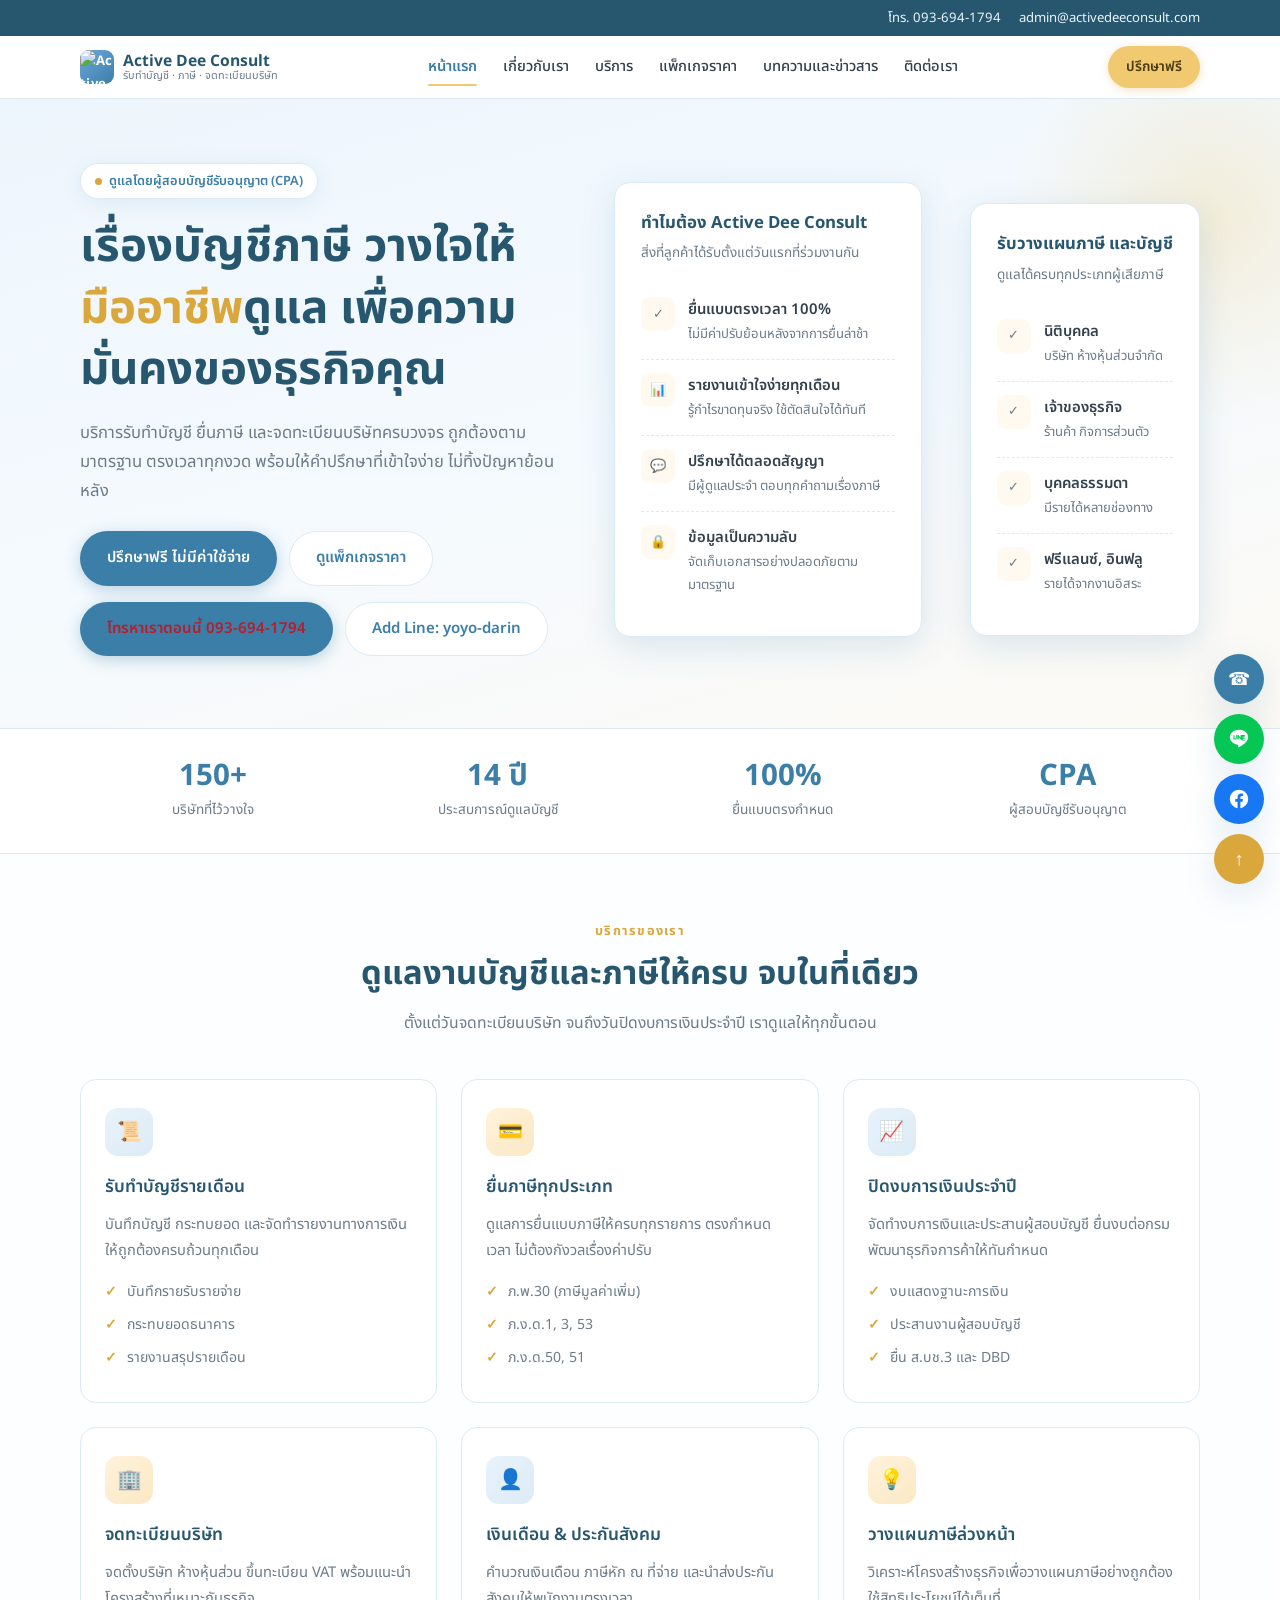
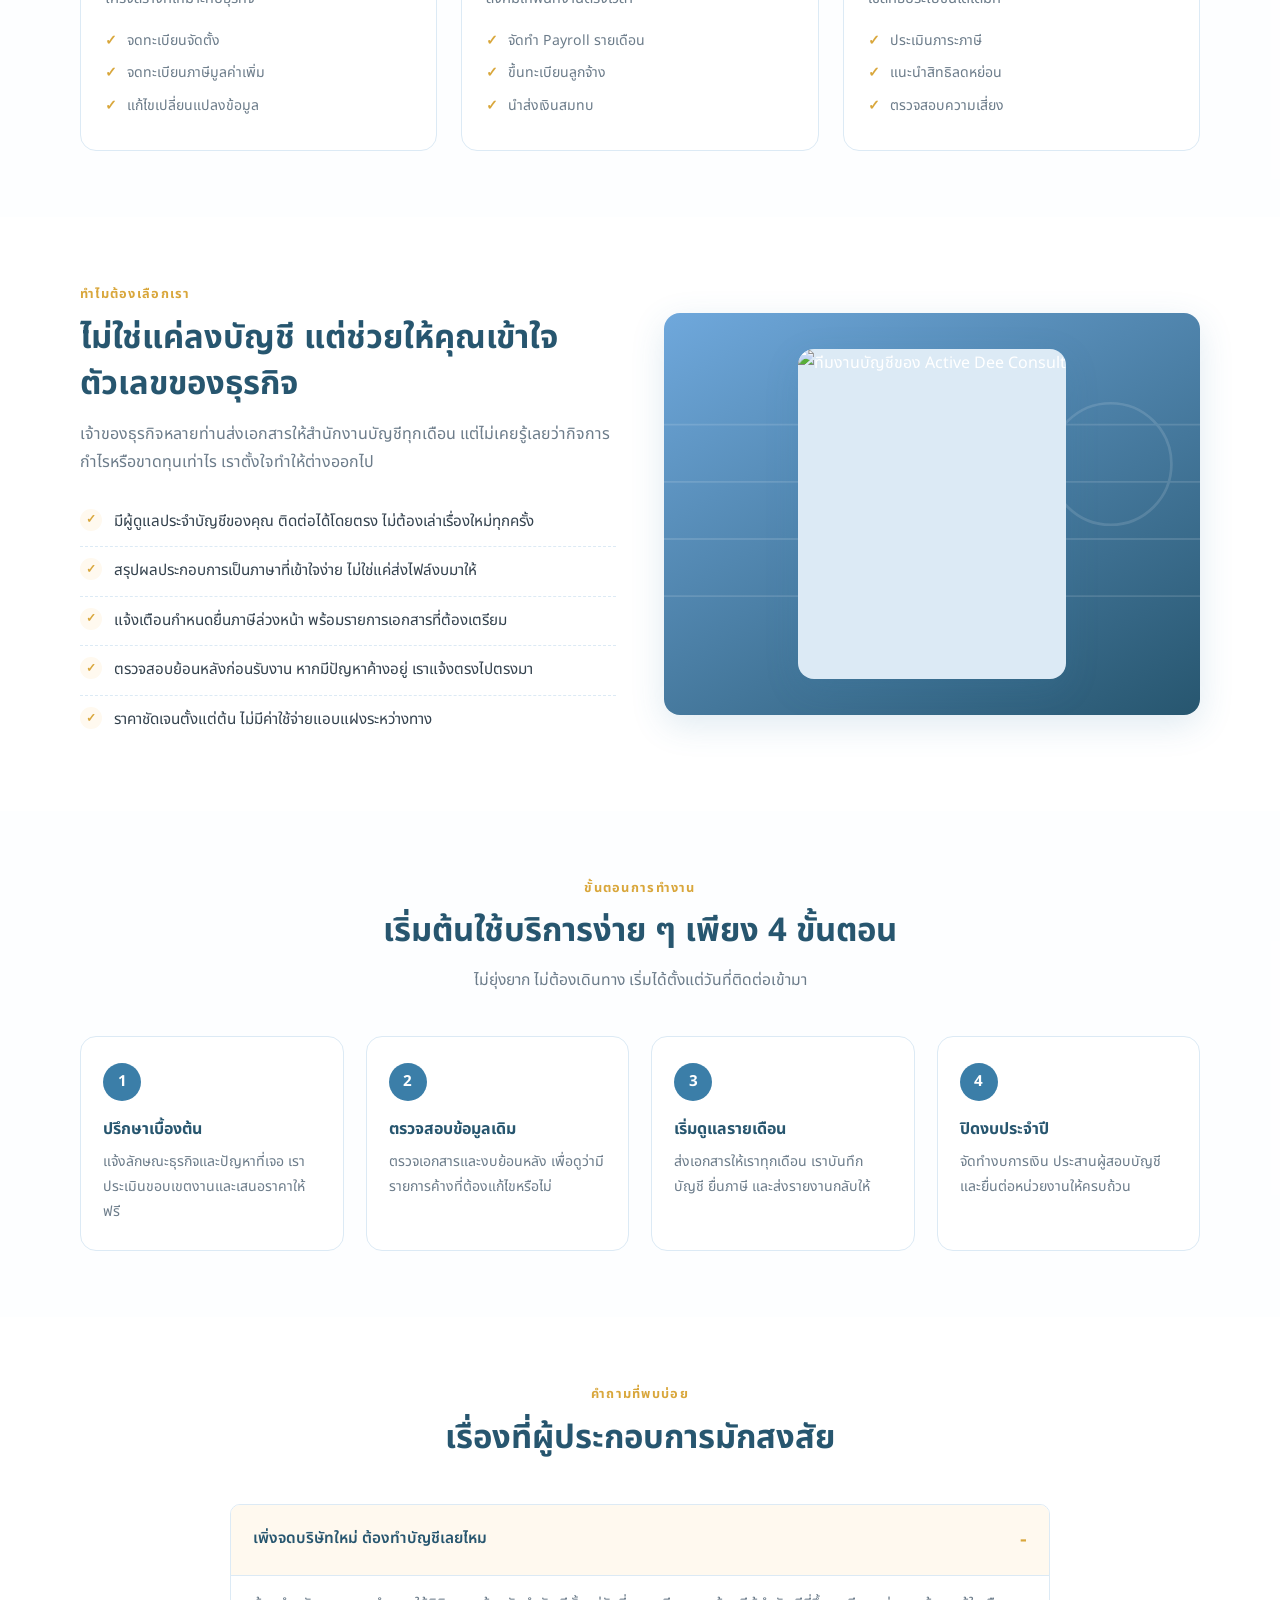
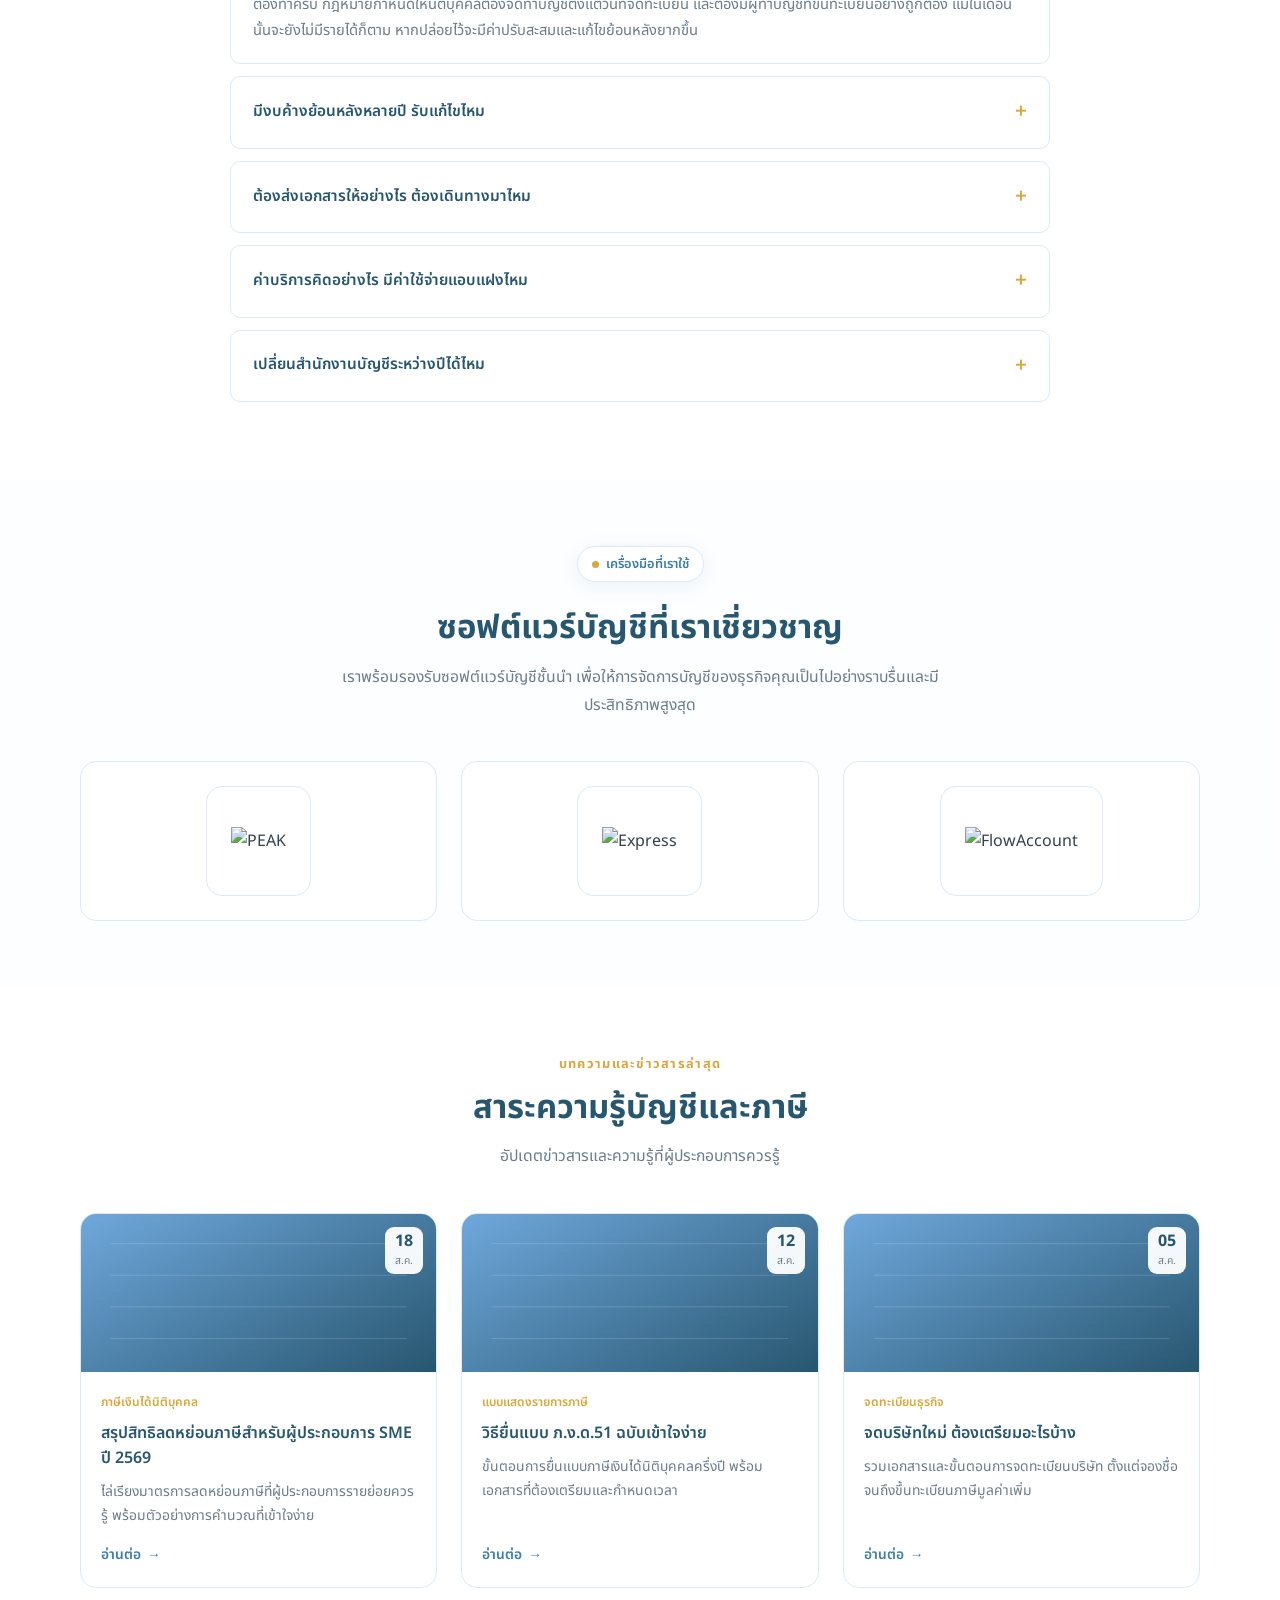
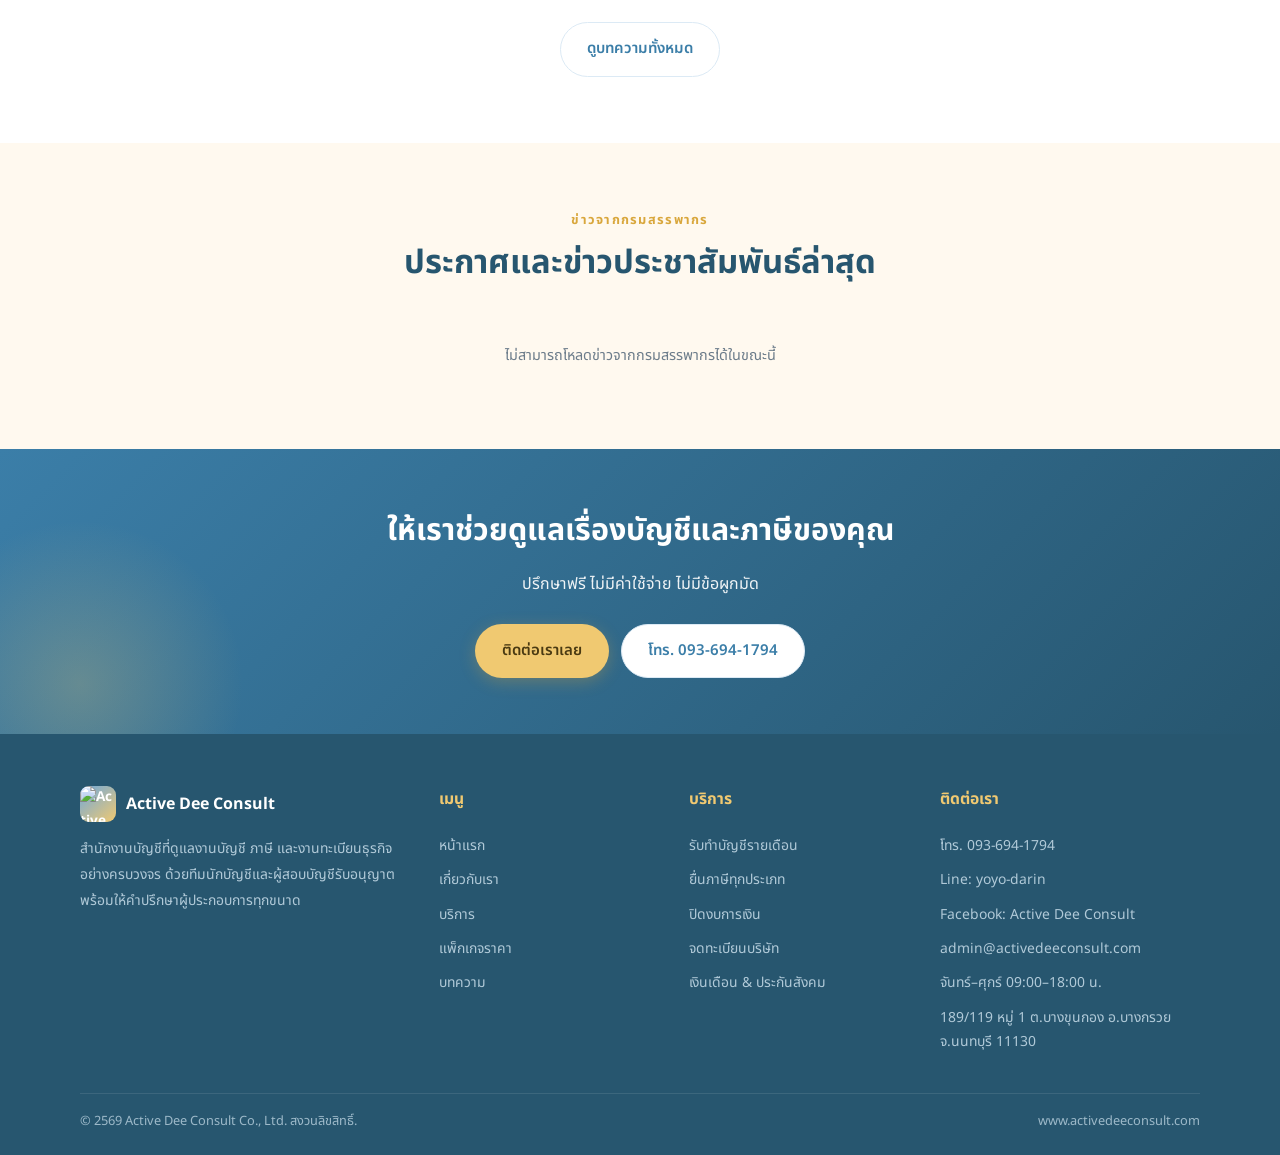
==== index.html @ da8ae3a5 "ok" ====
<!DOCTYPE html>
<html lang="th">
<head>
<meta charset="UTF-8">
<meta name="viewport" content="width=device-width, initial-scale=1">
<title>Active Dee Consult | รับทำบัญชี ยื่นภาษี จดทะเบียนบริษัท นนทบุรี บางกรวย </title>
<meta name="description" content="Active Dee Consult สำนักงานบัญชีครบวงจร นนทบุรี บางกรวย รับทำบัญชี ยื่นภาษี ปิดงบการเงิน และจดทะเบียนบริษัท ถูกต้อง แม่นยำ โดยทีมนักบัญชีมืออาชีพ ปรึกษาเราเลย!">

<meta name="keywords" content="รับทำบัญชี, สำนักงานบัญชี, ยื่นภาษี, จดทะเบียนบริษัท, ตรวจสอบบัญชี, ที่ปรึกษาภาษี, Active Dee Consult, activedeeconsult, แอ็คทีฟ ดี คอนซัลท์, บริษัทแอ็คทีฟดีคอนซัลท์, สำนักงานบัญชีใกล้ฉัน, สำนักงานบัญชีนนทบุรี, สำนักงานบัญชีบางกรวย">
<meta name="robots" content="index, follow">
<link rel="canonical" href="https://www.activedeeconsult.com/">

<!-- Open Graph: ควบคุมหน้าตาลิงก์เวลาแชร์ใน Facebook/LINE/Messenger -->
<meta property="og:type" content="website">
<meta property="og:site_name" content="Active Dee Consult">
<meta property="og:title" content="Active Dee Consult | รับทำบัญชี ยื่นภาษี จดทะเบียนบริษัท">
<meta property="og:description" content="สำนักงานบัญชีครบวงจร รับทำบัญชี ยื่นภาษี ปิดงบการเงิน จดทะเบียนบริษัท ดูแลโดยผู้สอบบัญชีรับอนุญาต (CPA)">
<meta property="og:url" content="https://www.activedeeconsult.com/">
<meta property="og:image" content="https://www.activedeeconsult.com/images/og-cover.jpg">
<meta property="og:locale" content="th_TH">

<!-- Twitter/X Card -->
<meta name="twitter:card" content="summary_large_image">
<meta name="twitter:title" content="Active Dee Consult | รับทำบัญชี ยื่นภาษี จดทะเบียนบริษัท">
<meta name="twitter:description" content="รับทำบัญชี, สำนักงานบัญชี, ยื่นภาษี, จดทะเบียนบริษัท, ตรวจสอบบัญชี, ที่ปรึกษาภาษี, Active Dee Consult, activedeeconsult, แอ็คทีฟ ดี คอนซัลท์, แอ็คทีฟดีคอนซัลท์, สำนักงานบัญชีใกล้ฉัน, สำนักงานบัญชีนนทบุรี,สำนักงานบัญชีบางกรวย">
<meta name="twitter:image" content="https://www.activedeeconsult.com/images/og-cover.jpg">

<!-- ไอคอนหน้าแท็บเบราว์เซอร์ -->
<link rel="icon" type="image/png" href="images/logo_adc.jpg">

<link rel="preconnect" href="https://fonts.googleapis.com">
<link rel="preconnect" href="https://fonts.gstatic.com" crossorigin>
<link href="https://fonts.googleapis.com/css2?family=Noto+Sans+Thai:wght@400;500;600;700&display=swap" rel="stylesheet">
<link rel="stylesheet" href="style.css">
</head>
<body>

<div class="topbar">
  <div class="wrap">
    <span class="tb-left"></span>
    <span class="tb-right">
      <a href="tel:093-694-1794">โทร. 093-694-1794</a>
      <a href="mailto:admin@activedeeconsult.com">admin@activedeeconsult.com</a>
    </span>
  </div>
</div>

<header class="site">
  <div class="nav-wrap">
    <a class="brand" href="index.html">
      <span class="mark"><img src="images/logo_adc.jpg" alt="Active Dee Consult"></span>
      <span class="bt">
        <b>Active Dee Consult</b>
        <span>รับทำบัญชี · ภาษี · จดทะเบียนบริษัท</span>
      </span>
    </a>
    <nav class="links" id="navLinks">
      <a class="current" href="index.html">หน้าแรก</a><a href="aboutus.html">เกี่ยวกับเรา</a><a href="services.html">บริการ</a><a href="packages.html">แพ็กเกจราคา</a><a href="blog.html">บทความและข่าวสาร</a><a href="contactus.html">ติดต่อเรา</a>
    </nav>
    <a class="nav-cta" href="contactus.html">ปรึกษาฟรี</a>
    <button class="nav-toggle" id="navToggle" aria-label="เปิดเมนู" aria-expanded="false">☰</button>
  </div>
</header>

<section class="hero">
  <div class="wrap hero-grid">
    <div>
      <span class="pill"><span class="dot"></span> ดูแลโดยผู้สอบบัญชีรับอนุญาต (CPA)</span>
      <h1 class="hero-h">เรื่องบัญชีภาษี วางใจให้<em>มืออาชีพ</em>ดูแล เพื่อความมั่นคงของธุรกิจคุณ</h1>
      <p class="hero-p">บริการรับทำบัญชี ยื่นภาษี และจดทะเบียนบริษัทครบวงจร
      ถูกต้องตามมาตรฐาน ตรงเวลาทุกงวด พร้อมให้คำปรึกษาที่เข้าใจง่าย ไม่ทิ้งปัญหาย้อนหลัง</p>
      <div class="btn-row">
        <a class="btn btn-primary" href="contactus.html">ปรึกษาฟรี ไม่มีค่าใช้จ่าย</a>
        <a class="btn btn-ghost" href="packages.html">ดูแพ็กเกจราคา</a>
      </div> </p>
       <div class="btn-row">
        <a class="btn btn-primary-blink"  href="tel:093-694-1794">โทรหาเราตอนนี้ 093-694-1794</a>
        <a class="btn btn-ghost-blink" href="https://line.me/ti/p/~yoyo-darin" target="_blank" rel="noopener">Add Line: yoyo-darin</a>
      </div>
    </div>
    <div class="hero-card">
      <h4>ทำไมต้อง Active Dee Consult</h4>
      <p class="sub">สิ่งที่ลูกค้าได้รับตั้งแต่วันแรกที่ร่วมงานกัน</p>
      <div class="hc-item">
        <span class="hc-ic">&#10003;</span>
        <span><b>ยื่นแบบตรงเวลา 100%</b><span>ไม่มีค่าปรับย้อนหลังจากการยื่นล่าช้า</span></span>
      </div>
      <div class="hc-item">
        <span class="hc-ic">&#128202;</span>
        <span><b>รายงานเข้าใจง่ายทุกเดือน</b><span>รู้กำไรขาดทุนจริง ใช้ตัดสินใจได้ทันที</span></span>
      </div>
      <div class="hc-item">
        <span class="hc-ic">&#128172;</span>
        <span><b>ปรึกษาได้ตลอดสัญญา</b><span>มีผู้ดูแลประจำ ตอบทุกคำถามเรื่องภาษี</span></span>
      </div>
      <div class="hc-item">
        <span class="hc-ic">&#128274;</span>
        <span><b>ข้อมูลเป็นความลับ</b><span>จัดเก็บเอกสารอย่างปลอดภัยตามมาตรฐาน</span></span>
      </div>
    </div>
    <div class="hero-card" style="margin-top:20px;">
      <h4>รับวางแผนภาษี และบัญชี</h4>
      <p class="sub">ดูแลได้ครบทุกประเภทผู้เสียภาษี</p>
      <div class="hc-item">
        <span class="hc-ic">&#10003;</span>
        <span><b>นิติบุคคล</b><span>บริษัท ห้างหุ้นส่วนจำกัด</span></span>
      </div>
      <div class="hc-item">
        <span class="hc-ic">&#10003;</span>
        <span><b>เจ้าของธุรกิจ</b><span>ร้านค้า กิจการส่วนตัว</span></span>
      </div>
      <div class="hc-item">
        <span class="hc-ic">&#10003;</span>
        <span><b>บุคคลธรรมดา</b><span>มีรายได้หลายช่องทาง</span></span>
      </div>
      <div class="hc-item">
        <span class="hc-ic">&#10003;</span>
        <span><b>ฟรีแลนซ์, อินฟลู</b><span>รายได้จากงานอิสระ</span></span>
      </div>
    </div>

  </div>
</section>

<div class="stats">
  <div class="wrap">
    <div class="stat"><b>150+</b><span>บริษัทที่ไว้วางใจ</span></div>
    <div class="stat"><b>14 ปี</b><span>ประสบการณ์ดูแลบัญชี</span></div>
    <div class="stat"><b>100%</b><span>ยื่นแบบตรงกำหนด</span></div>
    <div class="stat"><b>CPA</b><span>ผู้สอบบัญชีรับอนุญาต</span></div>
  </div>
</div>

<section class="blk">
  <div class="wrap">
    <div class="sec-head">
      <div class="kicker">บริการของเรา</div>
      <h2>ดูแลงานบัญชีและภาษีให้ครบ จบในที่เดียว</h2>
      <p>ตั้งแต่วันจดทะเบียนบริษัท จนถึงวันปิดงบการเงินประจำปี เราดูแลให้ทุกขั้นตอน</p>
    </div>
    <div class="g3">
      <div class="card">
        <div class="ic">&#128220;</div>
        <h3>รับทำบัญชีรายเดือน</h3>
        <p>บันทึกบัญชี กระทบยอด และจัดทำรายงานทางการเงินให้ถูกต้องครบถ้วนทุกเดือน</p>
        <ul><li>บันทึกรายรับรายจ่าย</li><li>กระทบยอดธนาคาร</li><li>รายงานสรุปรายเดือน</li></ul>
      </div>
      <div class="card gold">
        <div class="ic">&#128179;</div>
        <h3>ยื่นภาษีทุกประเภท</h3>
        <p>ดูแลการยื่นแบบภาษีให้ครบทุกรายการ ตรงกำหนดเวลา ไม่ต้องกังวลเรื่องค่าปรับ</p>
        <ul><li>ภ.พ.30 (ภาษีมูลค่าเพิ่ม)</li><li>ภ.ง.ด.1, 3, 53</li><li>ภ.ง.ด.50, 51</li></ul>
      </div>
      <div class="card">
        <div class="ic">&#128200;</div>
        <h3>ปิดงบการเงินประจำปี</h3>
        <p>จัดทำงบการเงินและประสานผู้สอบบัญชี ยื่นงบต่อกรมพัฒนาธุรกิจการค้าให้ทันกำหนด</p>
        <ul><li>งบแสดงฐานะการเงิน</li><li>ประสานงานผู้สอบบัญชี</li><li>ยื่น ส.บช.3 และ DBD</li></ul>
      </div>
      <div class="card gold">
        <div class="ic">&#127970;</div>
        <h3>จดทะเบียนบริษัท</h3>
        <p>จดตั้งบริษัท ห้างหุ้นส่วน ขึ้นทะเบียน VAT พร้อมแนะนำโครงสร้างที่เหมาะกับธุรกิจ</p>
        <ul><li>จดทะเบียนจัดตั้ง</li><li>จดทะเบียนภาษีมูลค่าเพิ่ม</li><li>แก้ไขเปลี่ยนแปลงข้อมูล</li></ul>
      </div>
      <div class="card">
        <div class="ic">&#128100;</div>
        <h3>เงินเดือน &amp; ประกันสังคม</h3>
        <p>คำนวณเงินเดือน ภาษีหัก ณ ที่จ่าย และนำส่งประกันสังคมให้พนักงานตรงเวลา</p>
        <ul><li>จัดทำ Payroll รายเดือน</li><li>ขึ้นทะเบียนลูกจ้าง</li><li>นำส่งเงินสมทบ</li></ul>
      </div>
      <div class="card gold">
        <div class="ic">&#128161;</div>
        <h3>วางแผนภาษีล่วงหน้า</h3>
        <p>วิเคราะห์โครงสร้างธุรกิจเพื่อวางแผนภาษีอย่างถูกต้อง ใช้สิทธิประโยชน์ได้เต็มที่</p>
        <ul><li>ประเมินภาระภาษี</li><li>แนะนำสิทธิลดหย่อน</li><li>ตรวจสอบความเสี่ยง</li></ul>
      </div>
    </div>
  </div>
</section>

<section class="blk alt">
  <div class="wrap split">
    <div>
      <div class="kicker" style="color:var(--gold-deep);font-weight:700;font-size:.8rem;letter-spacing:.1em;">ทำไมต้องเลือกเรา</div>
      <h2 style="font-size:clamp(1.5rem,3.2vw,2.05rem);color:var(--primary-ink);margin:10px 0 12px;line-height:1.4;">
        ไม่ใช่แค่ลงบัญชี แต่ช่วยให้คุณเข้าใจตัวเลขของธุรกิจ</h2>
      <p style="color:var(--muted);margin:0;">เจ้าของธุรกิจหลายท่านส่งเอกสารให้สำนักงานบัญชีทุกเดือน
      แต่ไม่เคยรู้เลยว่ากิจการกำไรหรือขาดทุนเท่าไร เราตั้งใจทำให้ต่างออกไป</p>
      <ul class="check-list">
        <li>มีผู้ดูแลประจำบัญชีของคุณ ติดต่อได้โดยตรง ไม่ต้องเล่าเรื่องใหม่ทุกครั้ง</li>
        <li>สรุปผลประกอบการเป็นภาษาที่เข้าใจง่าย ไม่ใช่แค่ส่งไฟล์งบมาให้</li>
        <li>แจ้งเตือนกำหนดยื่นภาษีล่วงหน้า พร้อมรายการเอกสารที่ต้องเตรียม</li>
        <li>ตรวจสอบย้อนหลังก่อนรับงาน หากมีปัญหาค้างอยู่ เราแจ้งตรงไปตรงมา</li>
        <li>ราคาชัดเจนตั้งแต่ต้น ไม่มีค่าใช้จ่ายแอบแฝงระหว่างทาง</li>
      </ul>
    </div>
    <div class="img-box">
      <svg viewBox="0 0 300 160" xmlns="http://www.w3.org/2000/svg">
<line x1="0" y1="30" x2="300" y2="30" stroke="#fff" stroke-width="1"/>
<line x1="0" y1="62" x2="300" y2="62" stroke="#fff" stroke-width="1"/>
<line x1="0" y1="94" x2="300" y2="94" stroke="#fff" stroke-width="1"/>
<line x1="0" y1="126" x2="300" y2="126" stroke="#fff" stroke-width="1"/>
<circle cx="250" cy="52" r="34" fill="none" stroke="#fff" stroke-width="1.5"/>
</svg>
      <div class="img-box has-photo">
  <img src="images/number_true.png" alt="ทีมงานบัญชีของ Active Dee Consult" loading="lazy">
</div>
    </div>
  </div>
</section>

<section class="blk">
  <div class="wrap">
    <div class="sec-head">
      <div class="kicker">ขั้นตอนการทำงาน</div>
      <h2>เริ่มต้นใช้บริการง่าย ๆ เพียง 4 ขั้นตอน</h2>
      <p>ไม่ยุ่งยาก ไม่ต้องเดินทาง เริ่มได้ตั้งแต่วันที่ติดต่อเข้ามา</p>
    </div>
    <div class="steps">
      <div class="step"><div class="n">1</div><h4>ปรึกษาเบื้องต้น</h4>
        <p>แจ้งลักษณะธุรกิจและปัญหาที่เจอ เราประเมินขอบเขตงานและเสนอราคาให้ฟรี</p></div>
      <div class="step"><div class="n">2</div><h4>ตรวจสอบข้อมูลเดิม</h4>
        <p>ตรวจเอกสารและงบย้อนหลัง เพื่อดูว่ามีรายการค้างที่ต้องแก้ไขหรือไม่</p></div>
      <div class="step"><div class="n">3</div><h4>เริ่มดูแลรายเดือน</h4>
        <p>ส่งเอกสารให้เราทุกเดือน เราบันทึกบัญชี ยื่นภาษี และส่งรายงานกลับให้</p></div>
      <div class="step"><div class="n">4</div><h4>ปิดงบประจำปี</h4>
        <p>จัดทำงบการเงิน ประสานผู้สอบบัญชี และยื่นต่อหน่วยงานให้ครบถ้วน</p></div>
    </div>
  </div>
</section>

<section class="blk alt">
  <div class="wrap">
    <div class="sec-head">
      <div class="kicker">คำถามที่พบบ่อย</div>
      <h2>เรื่องที่ผู้ประกอบการมักสงสัย</h2>
    </div>
    <div class="faq">
      <details open>
        <summary>เพิ่งจดบริษัทใหม่ ต้องทำบัญชีเลยไหม</summary>
        <div class="ans">ต้องทำครับ กฎหมายกำหนดให้นิติบุคคลต้องจัดทำบัญชีตั้งแต่วันที่จดทะเบียน
        และต้องมีผู้ทำบัญชีที่ขึ้นทะเบียนอย่างถูกต้อง แม้ในเดือนนั้นจะยังไม่มีรายได้ก็ตาม
        หากปล่อยไว้จะมีค่าปรับสะสมและแก้ไขย้อนหลังยากขึ้น</div>
      </details>
      <details>
        <summary>มีงบค้างย้อนหลังหลายปี รับแก้ไขไหม</summary>
        <div class="ans">รับดูแลครับ เราจะขอตรวจสอบเอกสารและสถานะปัจจุบันก่อน
        เพื่อประเมินว่ามีรายการใดค้างอยู่บ้าง แล้วแจ้งแนวทางแก้ไขพร้อมค่าใช้จ่ายให้ทราบตรงไปตรงมา
        ก่อนเริ่มงานจริง</div>
      </details>
      <details>
        <summary>ต้องส่งเอกสารให้อย่างไร ต้องเดินทางมาไหม</summary>
        <div class="ans">ไม่ต้องเดินทางครับ ส่งเอกสารแบบไฟล์ภาพหรือสแกนผ่านช่องทางออนไลน์ได้
        หรือหากสะดวกส่งเป็นเอกสารจริงก็จัดส่งทางไปรษณีย์ได้เช่นกัน และมีบริการรับเอกสารที่สถานประกอบการด้วย</div>
      </details>
      <details>
        <summary>ค่าบริการคิดอย่างไร มีค่าใช้จ่ายแอบแฝงไหม</summary>
        <div class="ans">คิดตามปริมาณเอกสารและขอบเขตงานที่ตกลงกันตั้งแต่ต้น
        เราแจ้งราคาชัดเจนเป็นลายลักษณ์อักษรก่อนเริ่มงาน ไม่มีการเรียกเก็บเพิ่มระหว่างทาง
        หากมีงานนอกเหนือขอบเขตจะแจ้งให้อนุมัติก่อนทุกครั้ง</div>
      </details>
      <details>
        <summary>เปลี่ยนสำนักงานบัญชีระหว่างปีได้ไหม</summary>
        <div class="ans">เปลี่ยนได้ครับ เราจะช่วยประสานขอข้อมูลและเอกสารจากผู้ดูแลเดิม
        พร้อมตรวจสอบความต่อเนื่องของบัญชีให้เรียบร้อย เพื่อไม่ให้เกิดช่องว่างระหว่างรอยต่อ</div>
      </details>
    </div>
  </div>
</section>
<section class="blk">
  <div class="wrap">
    <div class="sec-head">
      <div class="pill" style="margin-bottom:14px;"><span class="dot"></span> เครื่องมือที่เราใช้</div>
      <h2>ซอฟต์แวร์บัญชีที่เราเชี่ยวชาญ</h2>
      <p>เราพร้อมรองรับซอฟต์แวร์บัญชีชั้นนำ เพื่อให้การจัดการบัญชีของธุรกิจคุณเป็นไปอย่างราบรื่นและมีประสิทธิภาพสูงสุด</p>
    </div>
    <div class="g3">
      <div class="card logo-card">
        <a class="card logo-card" href="https://www.peakaccount.com/?hsLang=th" target="_blank" rel="noopener">
        <img src="images/peak-logo.png" alt="PEAK">
      </a>
      </div>
      <div class="card logo-card">
              <a class="card logo-card" href="https://express.co.th" target="_blank" rel="noopener">
        <img src="images/express-logo.png" alt="Express">
      </a>
      </div>
      <div class="card logo-card">
             <a class="card logo-card" href="https://flowaccount.com/" target="_blank" rel="noopener">
        <img src="images/flowaccount-logo.png" alt="FlowAccount">
      </a>
      </div>
    </div>
  </div>
</section>
<section class="blk alt">
  <div class="wrap">
    <div class="sec-head">
      <div class="kicker">บทความและข่าวสารล่าสุด</div>
      <h2>สาระความรู้บัญชีและภาษี</h2>
      <p>อัปเดตข่าวสารและความรู้ที่ผู้ประกอบการควรรู้</p>
    </div>
    <div class="g3" id="homePosts"></div>
    <div style="text-align:center;margin-top:34px;">
      <a class="btn btn-ghost" href="blog.html">ดูบทความทั้งหมด</a>
    </div>
  </div>
</section>

<section class="blk cream">
  <div class="wrap">
    <div class="sec-head">
      <div class="kicker">ข่าวจากกรมสรรพากร</div>
      <h2>ประกาศและข่าวประชาสัมพันธ์ล่าสุด</h2>
      <p id="rdNote">ดึงข้อมูลอัตโนมัติจากเว็บไซต์กรมสรรพากร</p>
    </div>
    <div class="g4" id="rdNews">
      <p style="grid-column:1/-1;text-align:center;color:var(--muted);font-size:.9rem;">กำลังโหลดข่าวล่าสุด...</p>
    </div>
  </div>
</section>

<section class="cta-band">
  <div class="wrap">
    <h2>ให้เราช่วยดูแลเรื่องบัญชีและภาษีของคุณ</h2>
    <p>ปรึกษาฟรี ไม่มีค่าใช้จ่าย ไม่มีข้อผูกมัด</p>
    <div class="btn-row">
      <a class="btn btn-gold" href="contactus.html">ติดต่อเราเลย</a>
      <a class="btn btn-ghost" href="tel:093-694-1794">โทร. 093-694-1794</a>
    </div>
  </div>
</section>

<footer class="site">
  <div class="wrap">
    <div class="f-grid">
      <div>
        <div class="f-brand">
          <span class="mark"><img src="images/logo_adc.jpg" alt="Active Dee Consult"></span>
          <b>Active Dee Consult</b>
        </div>
        <p>สำนักงานบัญชีที่ดูแลงานบัญชี ภาษี และงานทะเบียนธุรกิจอย่างครบวงจร
        ด้วยทีมนักบัญชีและผู้สอบบัญชีรับอนุญาต พร้อมให้คำปรึกษาผู้ประกอบการทุกขนาด</p>
      </div>
      <div>
        <h5>เมนู</h5>
        <ul>
          <li><a href="index.html">หน้าแรก</a></li>
          <li><a href="aboutus.html">เกี่ยวกับเรา</a></li>
          <li><a href="services.html">บริการ</a></li>
          <li><a href="packages.html">แพ็กเกจราคา</a></li>
          <li><a href="blog.html">บทความ</a></li>
        </ul>
      </div>
      <div>
        <h5>บริการ</h5>
        <ul>
          <li><a href="services.html">รับทำบัญชีรายเดือน</a></li>
          <li><a href="services.html">ยื่นภาษีทุกประเภท</a></li>
          <li><a href="services.html">ปิดงบการเงิน</a></li>
          <li><a href="services.html">จดทะเบียนบริษัท</a></li>
          <li><a href="services.html">เงินเดือน &amp; ประกันสังคม</a></li>
        </ul>
      </div>
      <div>
        <h5>ติดต่อเรา</h5>
        <ul>
          <li>โทร. <a href="tel:093-694-1794">093-694-1794</a></li>
          <li>Line: <a href="https://line.me/ti/p/~yoyo-darin" target="_blank" rel="noopener">yoyo-darin</a></li>
          <li>Facebook: <a href="https://www.facebook.com/profile.php?id=61593271767709" target="_blank" rel="noopener" aria-label="ไปที่ Facebook">Active Dee Consult</a></li>
          <li><a href="mailto:admin@activedeeconsult.com">admin@activedeeconsult.com</a></li>
          <li>จันทร์–ศุกร์ 09:00–18:00 น.</li>
          <li>189/119 หมู่ 1 ต.บางขุนกอง อ.บางกรวย จ.นนทบุรี 11130</li>
        </ul>
      </div>
    </div>
    <div class="f-bottom">
      <span>© 2569 Active Dee Consult Co., Ltd. สงวนลิขสิทธิ์.</span>
      <span>www.activedeeconsult.com</span>
    </div>
  </div>
</footer>

<div class="floats">
  <a class="float-btn call" href="tel:093-694-1794" aria-label="โทรหาเรา">&#9742;</a>
  <a class="float-btn line" href="https://line.me/R/ti/p/@yoyo-darin" target="_blank" rel="noopener" aria-label="แชทผ่าน LINE"><svg viewBox="0 0 24 24" width="22" height="22" fill="currentColor" aria-hidden="true"><path d="M12 2C6.48 2 2 5.69 2 10.2c0 4.02 3.54 7.38 8.33 8.04.32.07.76.21.87.49.1.25.07.65.03.9l-.14.86c-.04.25-.2.99.86.54s5.7-3.36 7.78-5.75C21.1 13.6 22 12 22 10.2 22 5.69 17.52 2 12 2Zm-3.9 10.62H6.32a.4.4 0 0 1-.4-.4V8.03a.4.4 0 0 1 .4-.4h.4a.4.4 0 0 1 .4.4v3.4h1.98a.4.4 0 0 1 .4.4v.39a.4.4 0 0 1-.4.4Zm2.02-.4a.4.4 0 0 1-.4.4h-.4a.4.4 0 0 1-.4-.4V8.03a.4.4 0 0 1 .4-.4h.4a.4.4 0 0 1 .4.4Zm4.7 0a.4.4 0 0 1-.4.4h-.4a.41.41 0 0 1-.32-.16l-2.02-2.75v2.5a.4.4 0 0 1-.4.41h-.4a.4.4 0 0 1-.4-.4V8.03a.4.4 0 0 1 .4-.4h.4c.13 0 .25.06.32.16l2.02 2.75v-2.5a.4.4 0 0 1 .4-.4h.4a.4.4 0 0 1 .4.4Zm3.55-2.98a.4.4 0 0 1-.4.4h-1.98v.85h1.98a.4.4 0 0 1 .4.4v.4a.4.4 0 0 1-.4.4h-1.98v.85h1.98a.4.4 0 0 1 .4.4v.4a.4.4 0 0 1-.4.4h-2.78a.4.4 0 0 1-.4-.4V8.03a.4.4 0 0 1 .4-.4h2.78a.4.4 0 0 1 .4.4Z"/></svg></a>
  <a class="float-btn fb" href="https://www.facebook.com/profile.php?id=61593271767709" target="_blank" rel="noopener" aria-label="ไปที่ Facebook"><svg viewBox="0 0 24 24" width="22" height="22" fill="currentColor" aria-hidden="true"><path d="M22 12.06C22 6.51 17.52 2 12 2S2 6.51 2 12.06c0 5 3.66 9.15 8.44 9.94v-7.03H7.9v-2.91h2.54V9.85c0-2.51 1.49-3.9 3.77-3.9 1.09 0 2.23.2 2.23.2v2.46h-1.26c-1.24 0-1.63.77-1.63 1.56v1.89h2.78l-.44 2.91h-2.34V22c4.78-.79 8.44-4.94 8.44-9.94Z"/></svg></a>
  <a class="float-btn top" href="#" id="toTop" aria-label="กลับขึ้นบน">&#8593;</a>
</div>

<script>
  const navToggle = document.getElementById('navToggle');
  const navLinks = document.getElementById('navLinks');
  navToggle.addEventListener('click', () => {
    const open = navLinks.classList.toggle('open');
    navToggle.setAttribute('aria-expanded', open);
  });
  document.getElementById('toTop').addEventListener('click', (e) => {
    e.preventDefault();
    window.scrollTo({ top: 0, behavior: 'smooth' });
  });
</script>

<script>
  const posts = [
    { id:1, cat:"ภาษีเงินได้นิติบุคคล", d:"18", m:"ส.ค.", date:"18 ส.ค. 2569",
      t:"สรุปสิทธิลดหย่อนภาษีสำหรับผู้ประกอบการ SME ปี 2569",
      e:"ไล่เรียงมาตรการลดหย่อนภาษีที่ผู้ประกอบการรายย่อยควรรู้ พร้อมตัวอย่างการคำนวณที่เข้าใจง่าย" },
    { id:2, cat:"แบบแสดงรายการภาษี", d:"12", m:"ส.ค.", date:"12 ส.ค. 2569",
      t:"วิธียื่นแบบ ภ.ง.ด.51 ฉบับเข้าใจง่าย",
      e:"ขั้นตอนการยื่นแบบภาษีเงินได้นิติบุคคลครึ่งปี พร้อมเอกสารที่ต้องเตรียมและกำหนดเวลา" },
    { id:3, cat:"จดทะเบียนธุรกิจ", d:"05", m:"ส.ค.", date:"5 ส.ค. 2569",
      t:"จดบริษัทใหม่ ต้องเตรียมอะไรบ้าง",
      e:"รวมเอกสารและขั้นตอนการจดทะเบียนบริษัท ตั้งแต่จองชื่อจนถึงขึ้นทะเบียนภาษีมูลค่าเพิ่ม" }
  ];
  document.getElementById('homePosts').innerHTML = posts.map(p => `
    <a class="post" href="article.html?id=${p.id}">
      <div class="thumb">
        <svg viewBox="0 0 300 160" xmlns="http://www.w3.org/2000/svg">
          <line x1="0" y1="30" x2="300" y2="30" stroke="#fff" stroke-width="1"/>
          <line x1="0" y1="62" x2="300" y2="62" stroke="#fff" stroke-width="1"/>
          <line x1="0" y1="94" x2="300" y2="94" stroke="#fff" stroke-width="1"/>
          <line x1="0" y1="126" x2="300" y2="126" stroke="#fff" stroke-width="1"/>
        </svg>
        <div class="date"><b>${p.d}</b><span>${p.m}</span></div>
      </div>
      <div class="pb">
        <div class="cat">${p.cat}</div>
        <h3>${p.t}</h3>
        <p>${p.e}</p>
        <span class="more">อ่านต่อ <span>&rarr;</span></span>
      </div>
    </a>`).join('');

  // ===== ข่าวกรมสรรพากร (ดึงผ่าน backend PHP) =====
  const RD_API = "rd-news.php?limit=4";
  (async function loadRd(){
    const box = document.getElementById('rdNews');
    const note = document.getElementById('rdNote');
    try{
      const res = await fetch(RD_API);
      const data = await res.json();
      if(!res.ok || !data.ok || !data.items || !data.items.length) throw new Error('no data');
      box.innerHTML = data.items.map(it => {
        const p = (it.date||'').split(' ');
        return `<a class="card" href="${it.link}" target="_blank" rel="noopener" style="display:block;">
          <div class="cat" style="font-size:.75rem;color:var(--gold-deep);font-weight:600;margin-bottom:8px;">
            ${p[0]||''} ${p[1]||''} ${p[2]||''}</div>
          <h3 style="font-size:.98rem;">${it.title}</h3>
          <p style="margin-top:8px;">${it.excerpt}</p>
          <span class="more" style="margin-top:12px;">อ่านประกาศ <span>&rarr;</span></span>
        </a>`;
      }).join('');
      if(data.stale) note.textContent = "ข้อมูลล่าสุดที่บันทึกไว้ (เชื่อมต่อใหม่ไม่สำเร็จชั่วคราว)";
    }catch(e){
      box.innerHTML = '<p style="grid-column:1/-1;text-align:center;color:var(--muted);font-size:.9rem;">ไม่สามารถโหลดข่าวจากกรมสรรพากรได้ในขณะนี้</p>';
      note.textContent = "";
    }
  })();
</script>

</body>
</html>
---- style.css ----
/* ============================================
   Active Dee Consult Co., Ltd.
   Pastel Blue & Gold theme
   ============================================ */

:root{
  --primary:#6FA8DC;
  --primary-deep:#3B7EA8;
  --primary-ink:#27566F;
  --gold:#F0C971;
  --gold-deep:#D9A73C;
  --paper:#F5FAFE;
  --cream:#FFF9EF;
  --line:#DCEAF5;
  --text:#33414D;
  --muted:#6C7C8A;
  --white:#FFFFFF;
  --shadow:0 4px 20px rgba(59,126,168,.10);
  --shadow-lg:0 10px 34px rgba(59,126,168,.16);
  --radius:16px;
  --radius-sm:10px;
}

*{box-sizing:border-box;}
html{scroll-behavior:smooth; -webkit-text-size-adjust:100%;}
body{
  margin:0;
  background:var(--paper);
  color:var(--text);
  font-family:'Noto Sans Thai','Noto Sans',sans-serif;
  font-size:16px;
  line-height:1.75;
  overflow-wrap:break-word;
  background-image: url("images/bg_01.png");
  background-size: cover;
  background-position: top center;
  background-repeat: no-repeat;
  background-attachment: fixed;
}
img,svg{max-width:100%; display:block;}
a{color:inherit; text-decoration:none;}
:focus-visible{outline:3px solid var(--primary-deep); outline-offset:2px;}
@media (prefers-reduced-motion:reduce){*{animation:none!important; transition:none!important;}}

.wrap{max-width:1160px; margin:0 auto; padding:0 20px;}

/* ===== TOP BAR ===== */
.topbar{
  background:var(--primary-ink);
  color:#EAF4FB;
  font-size:.82rem;
}
.topbar .wrap{
  display:flex; justify-content:space-between; align-items:center;
  height:36px; gap:16px; flex-wrap:nowrap; overflow:hidden;
}
.topbar a{white-space:nowrap;}
.topbar a:hover{color:var(--gold);}
.topbar .tb-right{display:flex; gap:18px;}
@media (max-width:640px){ .topbar .tb-left{display:none;} .topbar .wrap{justify-content:center;} }

/* ===== HEADER ===== */
header.site{
  background:rgba(255,255,255,.96);
  backdrop-filter:blur(8px);
  position:sticky; top:0; z-index:60;
  border-bottom:1px solid var(--line);
}
.nav-wrap{
  max-width:1160px; margin:0 auto; padding:0 20px;
  display:flex; align-items:center; justify-content:space-between;
  height:62px; gap:14px;
}
.brand{display:flex; align-items:center; gap:9px; min-width:0;}
.brand .mark{
  width:34px; height:34px; border-radius:9px; flex-shrink:0;
  background:linear-gradient(140deg,var(--primary),var(--primary-deep));
  color:#fff; display:flex; align-items:center; justify-content:center;
  font-weight:700; font-size:.82rem; letter-spacing:.02em;
}
.brand .bt{display:flex; flex-direction:column; line-height:1.15; min-width:0;}
.brand .bt b{font-size:.98rem; color:var(--primary-ink); white-space:nowrap;}
.brand .bt span{font-size:.68rem; color:var(--muted); white-space:nowrap;}
nav.links{display:flex; gap:26px; font-size:.92rem; font-weight:500;}
nav.links a{position:relative; padding:4px 0; color:var(--text);}
nav.links a:hover{color:var(--primary-deep);}
nav.links a.current{color:var(--primary-deep); font-weight:600;}
nav.links a.current::after{
  content:""; position:absolute; left:0; right:0; bottom:-2px;
  height:2px; background:var(--gold); border-radius:2px;
}
.nav-cta{
  background:var(--gold); color:#4A3A12; font-weight:600;
  padding:9px 18px; border-radius:99px; font-size:.86rem;
  white-space:nowrap; box-shadow:0 2px 10px rgba(217,167,60,.3);
}
.nav-cta:hover{background:var(--gold-deep); color:#fff;}
.nav-toggle{
  display:none; background:none; border:1px solid var(--line);
  width:40px; height:36px; border-radius:9px; font-size:1.1rem;
  cursor:pointer; color:var(--primary-ink);
}
@media (max-width:960px){
  nav.links{
    position:absolute; top:62px; left:0; right:0;
    background:var(--white); flex-direction:column; gap:0;
    max-height:0; overflow:hidden; transition:max-height .3s ease;
    border-bottom:1px solid var(--line); box-shadow:var(--shadow);
  }
  nav.links.open{max-height:400px;}
  nav.links a{padding:14px 20px; width:100%; border-top:1px solid var(--line);}
  nav.links a.current::after{display:none;}
  .nav-toggle{display:block;}
  .nav-cta{display:none;}
}

/* ===== HERO ===== */
.hero{
  background:linear-gradient(165deg, rgba(234,244,252,.7) 0%, rgba(245,250,254,.7) 55%, rgba(255,249,239,.7) 100%);
  padding:64px 0 72px;
  position:relative; overflow:hidden;
}
.hero::after{
  content:""; position:absolute; right:-140px; top:-90px;
  width:420px; height:420px; border-radius:50%;
  background:radial-gradient(circle,rgba(240,201,113,.26),transparent 68%);
}
.hero-grid{
  display:grid; grid-template-columns:.95fr .60fr .45fr; gap:48px; align-items:center;
  position:relative; z-index:1;
}
@media (max-width:900px){ .hero-grid{grid-template-columns:1fr; gap:36px;} .hero{padding:44px 0 52px;} }
.pill{
  display:inline-flex; align-items:center; gap:7px;
  background:var(--white); border:1px solid var(--line);
  color:var(--primary-deep); font-size:.8rem; font-weight:600;
  padding:6px 14px; border-radius:99px; box-shadow:var(--shadow);
}
.pill .dot{width:7px; height:7px; border-radius:50%; background:var(--gold-deep);}
h1.hero-h{
  font-size:clamp(1.85rem,4.2vw,2.85rem);
  line-height:1.35; font-weight:700; color:var(--primary-ink);
  margin:18px 0 16px;
}
h1.hero-h em{font-style:normal; color:var(--gold-deep);}
.hero-p{font-size:1.04rem; color:var(--muted); max-width:52ch; margin:0 0 26px;}
.btn-row{display:flex; gap:12px; flex-wrap:wrap;}
.btn{
  display:inline-flex; align-items:center; gap:8px;
  padding:13px 26px; border-radius:99px; font-weight:600; font-size:.94rem;
  border:1.5px solid transparent; cursor:pointer; transition:.2s;
}
.btn-primary{background:var(--primary-deep); color:#fff; box-shadow:0 4px 16px rgba(59,126,168,.32);}
.btn-primary-blink{background:var(--primary-deep); color:#ba1d2a; box-shadow:0 4px 16px rgba(59,126,168,.32); 
  animation: blink 0.9s ease-in-out infinite;}
.btn-primary:hover{background:var(--primary-ink);}
.btn-gold{background:var(--gold); color:#4A3A12; box-shadow:0 4px 16px rgba(217,167,60,.3);}
.btn-gold:hover{background:var(--gold-deep); color:#fff;}
.btn-ghost{background:var(--white); color:var(--primary-deep); border-color:var(--line);}
.btn-ghost-blink{background:var(--white); color:var(--primary-deep); border-color:var(--line);
  animation: blink 0.9s ease-in-out infinite;}
.btn-ghost:hover{border-color:var(--primary);}

@keyframes blink {
  0% { background-color: #3B7EA8; }
  20% { background-color: #a8becb; }
  50% { background-color: rgba(255, 255, 0, 0.25); }
  100% { background-color: #3B7EA8; }
}
/* hero card */
.hero-card{
  background:var(--white); border-radius:var(--radius);
  box-shadow:var(--shadow-lg); padding:26px; border:1px solid var(--line);
}
.hero-card h4{margin:0 0 4px; color:var(--primary-ink); font-size:1.05rem;}
.hero-card .sub{font-size:.85rem; color:var(--muted); margin:0 0 18px;}
.hc-item{
  display:flex; gap:13px; align-items:flex-start;
  padding:13px 0; border-bottom:1px dashed var(--line);
}
.hc-item:last-child{border-bottom:none;}
.hc-ic{
  width:34px; height:34px; border-radius:9px; flex-shrink:0;
  background:var(--cream); color:var(--gold-deep);
  display:flex; align-items:center; justify-content:center; font-size:.95rem;
}
.hc-item b{display:block; font-size:.93rem; color:var(--text); font-weight:600;}
.hc-item span{font-size:.82rem; color:var(--muted);}

/* ===== STATS ===== */
.stats{
  background:var(--white); border-top:1px solid var(--line); border-bottom:1px solid var(--line);
}
.stats .wrap{
  display:grid; grid-template-columns:repeat(4,1fr); gap:20px; padding-top:30px; padding-bottom:30px;
}
@media (max-width:760px){ .stats .wrap{grid-template-columns:repeat(2,1fr); gap:24px;} }
.stat{text-align:center;}
.stat b{display:block; font-size:1.85rem; font-weight:700; color:var(--primary-deep); line-height:1.2;}
.stat span{font-size:.85rem; color:var(--muted);}

/* ===== SECTION ===== */
section.blk{padding:66px 0;}
section.blk.alt{background:var(--white);}
section.blk.cream{background:var(--cream);}
.sec-head{text-align:center; max-width:620px; margin:0 auto 42px;}
.sec-head .kicker{
  font-size:.8rem; font-weight:700; letter-spacing:.1em;
  color:var(--gold-deep); text-transform:uppercase;
}
.sec-head h2{
  font-size:clamp(1.5rem,3.2vw,2.05rem); color:var(--primary-ink);
  margin:10px 0 12px; line-height:1.4; font-weight:700;
}
.sec-head p{color:var(--muted); margin:0; font-size:.98rem;}
.sec-head.left{text-align:left; margin-left:0;}

/* ===== CARD GRIDS ===== */
.g3{display:grid; grid-template-columns:repeat(3,1fr); gap:24px;}
.g2{display:grid; grid-template-columns:repeat(2,1fr); gap:24px;}
.g4{display:grid; grid-template-columns:repeat(4,1fr); gap:20px;}
@media (max-width:940px){ .g3,.g4{grid-template-columns:repeat(2,1fr);} }
@media (max-width:640px){ .g2,.g3,.g4{grid-template-columns:1fr;} }

.card{
  background:var(--white); border:1px solid var(--line);
  border-radius:var(--radius); padding:28px 24px;
  transition:transform .2s, box-shadow .2s; height:100%;
}
.card:hover{transform:translateY(-5px); box-shadow:var(--shadow-lg);}
.card .ic{
  width:48px; height:48px; border-radius:13px; margin-bottom:16px;
  background:linear-gradient(140deg,#E8F3FB,#DCEBF7);
  color:var(--primary-deep); display:flex; align-items:center; justify-content:center;
  font-size:1.25rem;
}
.card.gold .ic{background:linear-gradient(140deg,#FFF3DC,#FBE8C4); color:var(--gold-deep);}
.card h3{margin:0 0 9px; font-size:1.08rem; color:var(--primary-ink); font-weight:600;}
.card p{margin:0; font-size:.92rem; color:var(--muted); line-height:1.8;}
.card ul{margin:12px 0 0; padding-left:0; list-style:none;}
.card ul li{
  font-size:.88rem; color:var(--muted); padding:4px 0 4px 22px; position:relative;
}
.card ul li::before{
  content:"✓"; position:absolute; left:0; color:var(--gold-deep); font-weight:700;
}

/* ===== PROCESS ===== */
.steps{display:grid; grid-template-columns:repeat(4,1fr); gap:22px; counter-reset:s;}
@media (max-width:940px){ .steps{grid-template-columns:repeat(2,1fr);} }
@media (max-width:560px){ .steps{grid-template-columns:1fr;} }
.step{
  background:var(--white); border:1px solid var(--line); border-radius:var(--radius);
  padding:26px 22px; position:relative;
}
.step .n{
  width:38px; height:38px; border-radius:50%; margin-bottom:14px;
  background:var(--primary-deep); color:#fff; font-weight:700;
  display:flex; align-items:center; justify-content:center; font-size:.95rem;
}
.step h4{margin:0 0 7px; font-size:1rem; color:var(--primary-ink);}
.step p{margin:0; font-size:.88rem; color:var(--muted);}

/* ===== PRICING ===== */
.price-card{
  background:var(--white); border:1px solid var(--line); border-radius:var(--radius);
  padding:30px 26px; display:flex; flex-direction:column; position:relative; height:100%;
}
.price-card.featured{
  border:2px solid var(--gold); box-shadow:var(--shadow-lg);
}
.price-card .tag{
  position:absolute; top:-12px; left:50%; transform:translateX(-50%);
  background:var(--gold); color:#4A3A12; font-size:.74rem; font-weight:700;
  padding:4px 16px; border-radius:99px; white-space:nowrap;
}
.price-card h3{margin:0 0 6px; color:var(--primary-ink); font-size:1.15rem;}
.price-card .desc{font-size:.86rem; color:var(--muted); margin:0 0 18px; min-height:42px;}
.price-card .amt{font-size:2rem; font-weight:700; color:var(--primary-deep); line-height:1.2;}
.price-card .amt small{font-size:.85rem; font-weight:400; color:var(--muted);}
.price-card .per{font-size:.8rem; color:var(--muted); margin-bottom:20px;}
.price-card ul{list-style:none; padding:0; margin:0 0 24px; flex:1;}
.price-card ul li{
  font-size:.88rem; color:var(--muted); padding:7px 0 7px 24px;
  position:relative; border-bottom:1px dashed var(--line);
}
.price-card ul li:last-child{border-bottom:none;}
.price-card ul li::before{content:"✓"; position:absolute; left:0; color:var(--primary); font-weight:700;}
.price-note{text-align:center; font-size:.85rem; color:var(--muted); margin-top:26px;}

/* ===== WHY / SPLIT ===== */
.split{display:grid; grid-template-columns:1fr 1fr; gap:48px; align-items:center;}
@media (max-width:880px){ .split{grid-template-columns:1fr; gap:32px;} }
.check-list{list-style:none; padding:0; margin:22px 0 0;}
.check-list li{
  padding:11px 0 11px 34px; position:relative; font-size:.95rem; color:var(--text);
  border-bottom:1px dashed var(--line);
}
.check-list li:last-child{border-bottom:none;}
.check-list li::before{
  content:"✓"; position:absolute; left:0; top:11px;
  width:22px; height:22px; border-radius:50%;
  background:var(--cream); color:var(--gold-deep);
  display:flex; align-items:center; justify-content:center; font-size:.75rem; font-weight:700;
}
.img-box{
  border-radius:var(--radius); overflow:hidden; box-shadow:var(--shadow-lg);
  background:linear-gradient(150deg,var(--primary),var(--primary-ink));
  min-height:330px; display:flex; align-items:center; justify-content:center;
  color:#fff; padding:36px; position:relative;
}
.img-box svg{position:absolute; inset:0; width:100%; height:100%; opacity:.13;}
.img-box .q{position:relative; text-align:center;}
.img-box .q b{display:block; font-size:1.3rem; margin-bottom:10px; line-height:1.5;}
.img-box .q span{font-size:.92rem; opacity:.9;}

/* ===== FAQ ===== */
.faq{max-width:820px; margin:0 auto;}
.faq details{
  background:var(--white); border:1px solid var(--line); border-radius:var(--radius-sm);
  margin-bottom:12px; overflow:hidden;
}
.faq summary{
  padding:17px 22px; cursor:pointer; font-weight:600; font-size:.96rem;
  color:var(--primary-ink); list-style:none; display:flex;
  justify-content:space-between; align-items:center; gap:14px;
}
.faq summary::-webkit-details-marker{display:none;}
.faq summary::after{content:"+"; color:var(--gold-deep); font-size:1.3rem; flex-shrink:0;}
.faq details[open] summary::after{content:"−";}
.faq details[open] summary{background:var(--cream);}
.faq .ans{padding:16px 22px 20px; font-size:.92rem; color:var(--muted); border-top:1px solid var(--line);}

/* ===== TESTIMONIAL ===== */
.quote-card{
  background:var(--white); border:1px solid var(--line); border-radius:var(--radius);
  padding:28px 24px; height:100%;
}
.quote-card .stars{color:var(--gold-deep); font-size:.95rem; margin-bottom:12px;}
.quote-card p{font-size:.93rem; color:var(--muted); margin:0 0 18px; line-height:1.85;}
.quote-card .who{display:flex; align-items:center; gap:12px;}
.quote-card .av{
  width:40px; height:40px; border-radius:50%; flex-shrink:0;
  background:linear-gradient(140deg,var(--primary),var(--primary-deep));
  color:#fff; display:flex; align-items:center; justify-content:center; font-weight:700; font-size:.9rem;
}
.quote-card .who b{display:block; font-size:.9rem; color:var(--text);}
.quote-card .who span{font-size:.8rem; color:var(--muted);}

/* ===== BLOG CARD ===== */
.post{
  background:var(--white); border:1px solid var(--line); border-radius:var(--radius);
  overflow:hidden; display:flex; flex-direction:column; height:100%;
  transition:transform .2s, box-shadow .2s;
}
.post:hover{transform:translateY(-5px); box-shadow:var(--shadow-lg);}
.post .thumb{
  height:158px; position:relative; overflow:hidden;
  background:linear-gradient(150deg,var(--primary),var(--primary-ink));
}
.post .thumb img{width:100%; height:100%; object-fit:cover; display:block;}
.post .thumb svg{position:absolute; inset:0; width:100%; height:100%; opacity:.16;}
.post .thumb .date{
  position:absolute; top:13px; right:13px; background:rgba(255,255,255,.95);
  color:var(--primary-ink); border-radius:9px; padding:5px 10px; text-align:center; line-height:1.15;
}
.post .thumb .date b{display:block; font-size:1rem; font-weight:700;}
.post .thumb .date span{font-size:.65rem; color:var(--muted);}
.post .pb{padding:20px; display:flex; flex-direction:column; flex:1;}
.post .cat{font-size:.75rem; color:var(--gold-deep); font-weight:600; margin-bottom:8px;}
.post h3{margin:0 0 9px; font-size:1rem; line-height:1.55; color:var(--primary-ink); font-weight:600;}
.post p{margin:0 0 15px; font-size:.87rem; color:var(--muted); flex:1;}
.more{
  font-size:.86rem; font-weight:600; color:var(--primary-deep);
  display:inline-flex; align-items:center; gap:6px;
}
.more span{transition:transform .2s;}
.post:hover .more span{transform:translateX(4px);}

/* ===== CTA BAND ===== */
.cta-band{
  background:linear-gradient(135deg,var(--primary-deep),var(--primary-ink));
  color:#fff; padding:56px 0; text-align:center; position:relative; overflow:hidden;
}
.cta-band::after{
  content:""; position:absolute; left:-90px; bottom:-120px;
  width:340px; height:340px; border-radius:50%;
  background:radial-gradient(circle,rgba(240,201,113,.25),transparent 68%);
}
.cta-band .wrap{position:relative; z-index:1;}
.cta-band h2{font-size:clamp(1.4rem,3vw,1.9rem); margin:0 0 12px; font-weight:700;}
.cta-band p{opacity:.92; margin:0 0 26px; font-size:1rem;}
.cta-band .btn-row{justify-content:center;}

/* ===== PAGE HEAD ===== */
.pagehead{
  background:linear-gradient(165deg,#EAF4FC,var(--paper));
  padding:50px 0 44px; border-bottom:1px solid var(--line);
}
.pagehead h1{
  font-size:clamp(1.65rem,3.6vw,2.35rem); color:var(--primary-ink);
  margin:12px 0 10px; font-weight:700; line-height:1.35;
}
.pagehead p{color:var(--muted); margin:0; max-width:60ch;}
.crumb{font-size:.82rem; color:var(--muted);}
.crumb a{color:var(--primary-deep);}
.crumb i{font-style:normal; margin:0 7px; color:var(--gold-deep);}

/* ===== CONTACT ===== */
.contact-grid{display:grid; grid-template-columns:.85fr 1.15fr; gap:36px;}
@media (max-width:880px){ .contact-grid{grid-template-columns:1fr;} }
.info-box{
  background:linear-gradient(150deg,var(--primary-deep),var(--primary-ink));
  color:#fff; border-radius:var(--radius); padding:32px 28px; height:fit-content;
}
.info-box h3{margin:0 0 20px; font-size:1.15rem; color:var(--gold);}
.info-row{display:flex; gap:13px; padding:13px 0; border-bottom:1px solid rgba(255,255,255,.16);}
.info-row:last-child{border-bottom:none;}
.info-row .ic{
  width:34px; height:34px; border-radius:9px; flex-shrink:0;
  background:rgba(255,255,255,.14); display:flex; align-items:center; justify-content:center;
}
.info-row .k{font-size:.74rem; opacity:.75; text-transform:uppercase; letter-spacing:.06em;}
.info-row .v{font-size:.95rem; font-weight:500;}
.form-box{
  background:var(--white); border:1px solid var(--line);
  border-radius:var(--radius); padding:32px 28px;
}
.field{margin-bottom:18px;}
.field label{display:block; font-size:.86rem; font-weight:600; margin-bottom:7px; color:var(--text);}
.field input,.field textarea,.field select{
  width:100%; border:1px solid var(--line); background:var(--paper);
  padding:12px 14px; border-radius:var(--radius-sm);
  font-family:inherit; font-size:.93rem; color:var(--text);
}
.field input:focus,.field textarea:focus,.field select:focus{
  outline:none; border-color:var(--primary); background:var(--white);
  box-shadow:0 0 0 3px rgba(111,168,220,.18);
}
.field textarea{resize:vertical; min-height:120px;}
.f2{display:grid; grid-template-columns:1fr 1fr; gap:14px;}
@media (max-width:560px){ .f2{grid-template-columns:1fr;} }
.form-note{font-size:.83rem; color:var(--muted); margin:12px 0 0;}

/* ===== ARTICLE ===== */
.article{max-width:800px; margin:0 auto;}
.article .cover{
  height:260px; border-radius:var(--radius); overflow:hidden; position:relative;
  background:linear-gradient(150deg,var(--primary),var(--primary-ink)); margin-bottom:30px;
}
.article .cover svg{position:absolute; inset:0; width:100%; height:100%; opacity:.16;}
.article-body{font-size:1rem; line-height:2;}
.article-body p{margin:0 0 20px; color:var(--text);}
.article-body h2{font-size:1.3rem; color:var(--primary-ink); margin:34px 0 14px;}
.article-body h3{font-size:1.08rem; color:var(--primary-ink); margin:26px 0 12px;}
.article-body ul{padding-left:20px; color:var(--muted);}
.article-body li{margin-bottom:8px;}
.article-body blockquote{
  margin:26px 0; padding:18px 24px; background:var(--cream);
  border-left:4px solid var(--gold); border-radius:var(--radius-sm);
  color:var(--muted); font-size:.95rem;
}
.meta{display:flex; gap:14px; align-items:center; font-size:.85rem; color:var(--muted); flex-wrap:wrap;}
.meta .dot{width:4px; height:4px; border-radius:50%; background:var(--gold-deep);}
.tags{display:flex; gap:8px; flex-wrap:wrap; margin-top:34px; padding-top:22px; border-top:1px solid var(--line);}
.tag{
  font-size:.78rem; background:var(--cream); color:var(--gold-deep);
  padding:5px 13px; border-radius:99px; font-weight:500;
}

/* ===== TIMELINE ===== */
.tl{max-width:780px; margin:0 auto;}
.tl-item{display:grid; grid-template-columns:96px 1fr; gap:22px; padding:20px 0; border-bottom:1px dashed var(--line);}
.tl-item:last-child{border-bottom:none;}
@media (max-width:560px){ .tl-item{grid-template-columns:1fr; gap:6px;} }
.tl-item .y{font-weight:700; color:var(--gold-deep);}
.tl-item h4{margin:0 0 6px; color:var(--primary-ink); font-size:1.02rem;}
.tl-item p{margin:0; color:var(--muted); font-size:.92rem;}

/* ===== FOOTER ===== */
footer.site{background:var(--primary-ink); color:#CFE3EF; font-size:.9rem;}
.f-grid{
  display:grid; grid-template-columns:1.5fr 1fr 1fr 1.2fr; gap:34px;
  padding:52px 0 34px;
}
@media (max-width:880px){ .f-grid{grid-template-columns:1fr 1fr; gap:28px;} }
@media (max-width:520px){ .f-grid{grid-template-columns:1fr;} }
.f-grid h5{color:var(--gold); margin:0 0 15px; font-size:.98rem;}
.f-grid p{margin:0; line-height:1.85; opacity:.82; font-size:.87rem;}
.f-grid ul{list-style:none; padding:0; margin:0;}
.f-grid ul li{padding:5px 0; opacity:.82; font-size:.87rem;}
.f-grid ul a:hover{color:var(--gold);}
.f-brand{display:flex; align-items:center; gap:10px; margin-bottom:14px;}
.f-brand .mark{
  width:36px; height:36px; border-radius:9px;
  background:linear-gradient(140deg,var(--primary),var(--gold));
  color:#fff; display:flex; align-items:center; justify-content:center; font-weight:700; font-size:.85rem;
}
.f-brand b{color:#fff; font-size:1rem;}
.f-bottom{
  border-top:1px solid rgba(255,255,255,.14); padding:16px 0 22px;
  display:flex; justify-content:space-between; gap:10px; flex-wrap:wrap;
  font-size:.8rem; opacity:.7;
}

/* ===== FLOATING BUTTONS ===== */
.floats{
  position:fixed; right:16px; bottom:16px; z-index:80;
  display:flex; flex-direction:column; gap:10px;
}
.float-btn{
  width:50px; height:50px; border-radius:50%;
  display:flex; align-items:center; justify-content:center;
  box-shadow:var(--shadow-lg); color:#fff; font-size:1.15rem;
  transition:transform .2s;
}
.float-btn:hover{transform:scale(1.08);}
.float-btn.call{background:var(--primary-deep);}
.float-btn.line{background:#06C755;}
.float-btn.top{background:var(--gold-deep);}
.float-btn.fb{background:#1877F2;}
@media (max-width:560px){ .float-btn{width:46px; height:46px;} }

/* กล่องรูปภาพ (ใช้แทนข้อความคำคมเดิม) */
.img-box.has-photo{
  padding:0;
  background:var(--line);   /* สีพื้นระหว่างรอรูปโหลด */
}
.img-box.has-photo img{
  width:100%;
  height:100%;
  min-height:330px;
  object-fit:contain;         /* ครอบเต็มกรอบ ไม่ยืดเบี้ยว */
  display:block;
  border-radius:var(--radius);
}
.mark img{
  width:100%;
  height:100%;
  object-fit:cover;
  border-radius:inherit;
}

/* การ์ดโลโก้ซอฟต์แวร์บัญชี */
.logo-card{
  display:flex;
  align-items:center;
  justify-content:center;
  min-height:110px;
  padding:24px;
}
.logo-card img{
  max-width:100%;
  max-height:56px;
  width:auto;
  height:auto;
  object-fit:contain;
}
.logo-card:hover{transform:translateY(-5px); box-shadow:var(--shadow-lg);}

/* ============ ตารางราคาแบบใหม่ 4 แพ็กเกจ (STARTING/ESSENTIALS/STANDARD/PREMIUM) ============ */
.pv2-grid{
  display:grid; grid-template-columns:repeat(4,1fr); gap:22px;
}
@media (max-width:980px){ .pv2-grid{grid-template-columns:repeat(2,1fr);} }
@media (max-width:560px){ .pv2-grid{grid-template-columns:1fr;} }

.pv2-card{
  background:var(--white); border:1px solid var(--line); border-radius:var(--radius);
  overflow:hidden; position:relative; display:flex; flex-direction:column;
  transition:transform .2s, box-shadow .2s;
}
.pv2-card:hover{transform:translateY(-5px); box-shadow:var(--shadow-lg);}

.pv2-ribbon{
  position:absolute; top:14px; right:-34px; width:130px;
  background:var(--gold-deep); color:#fff; font-size:.7rem; font-weight:700;
  text-align:center; padding:5px 0; transform:rotate(45deg);
  letter-spacing:.06em; box-shadow:0 2px 6px rgba(0,0,0,.15); z-index:2;
}

.pv2-head{
  background:var(--primary-ink); color:#fff; text-align:center;
  padding:26px 18px 20px;
}
.pv2-head h3{
  margin:0 0 6px; font-size:1.35rem; font-weight:800; letter-spacing:.02em;
  text-transform:uppercase; color:#fff;
}
.pv2-head span{font-size:.85rem; opacity:.8;}

.pv2-body{padding:24px 22px 26px; display:flex; flex-direction:column; flex:1;}
.pv2-price{text-align:center; margin-bottom:18px;}
.pv2-price .old{
  display:block; font-size:.95rem; font-weight:700; color:var(--gold-deep);
  text-decoration:line-through; text-decoration-color:#C0392B; text-decoration-thickness:2px;
  margin-bottom:2px;
}
.pv2-price .new{font-size:2rem; font-weight:800; color:var(--primary-deep); line-height:1.15;}
.pv2-price .new b{font-size:1.1rem; font-weight:700; margin-right:3px;}
.pv2-price .per{font-size:.8rem; color:var(--muted); margin-top:2px;}

.pv2-list{list-style:none; padding:0; margin:0 0 22px; flex:1;}
.pv2-list li{
  display:flex; gap:9px; align-items:flex-start; font-size:.88rem; color:var(--text);
  padding:10px 0; border-bottom:1px dashed var(--line);
}
.pv2-list li:last-child{border-bottom:none;}
.pv2-list li .ck{
  flex-shrink:0; width:18px; height:18px; border-radius:50%;
  background:var(--cream); color:var(--gold-deep);
  display:flex; align-items:center; justify-content:center; font-size:.7rem; margin-top:1px;
}
.pv2-btn{
  display:block; text-align:center; background:var(--primary-ink); color:#fff;
  padding:11px; border-radius:99px; font-weight:600; font-size:.88rem;
}
.pv2-btn:hover{background:var(--primary-deep);}
.logo-card:hover{transform:translateY(-5px); box-shadow:var(--shadow-lg);}
.blk, .blk.alt, .blk.cream{
  background-color: rgba(255, 255, 255, 0.85); /* ปรับค่า 0.85 ให้โปร่งขึ้น/ทึบขึ้นได้ */
}
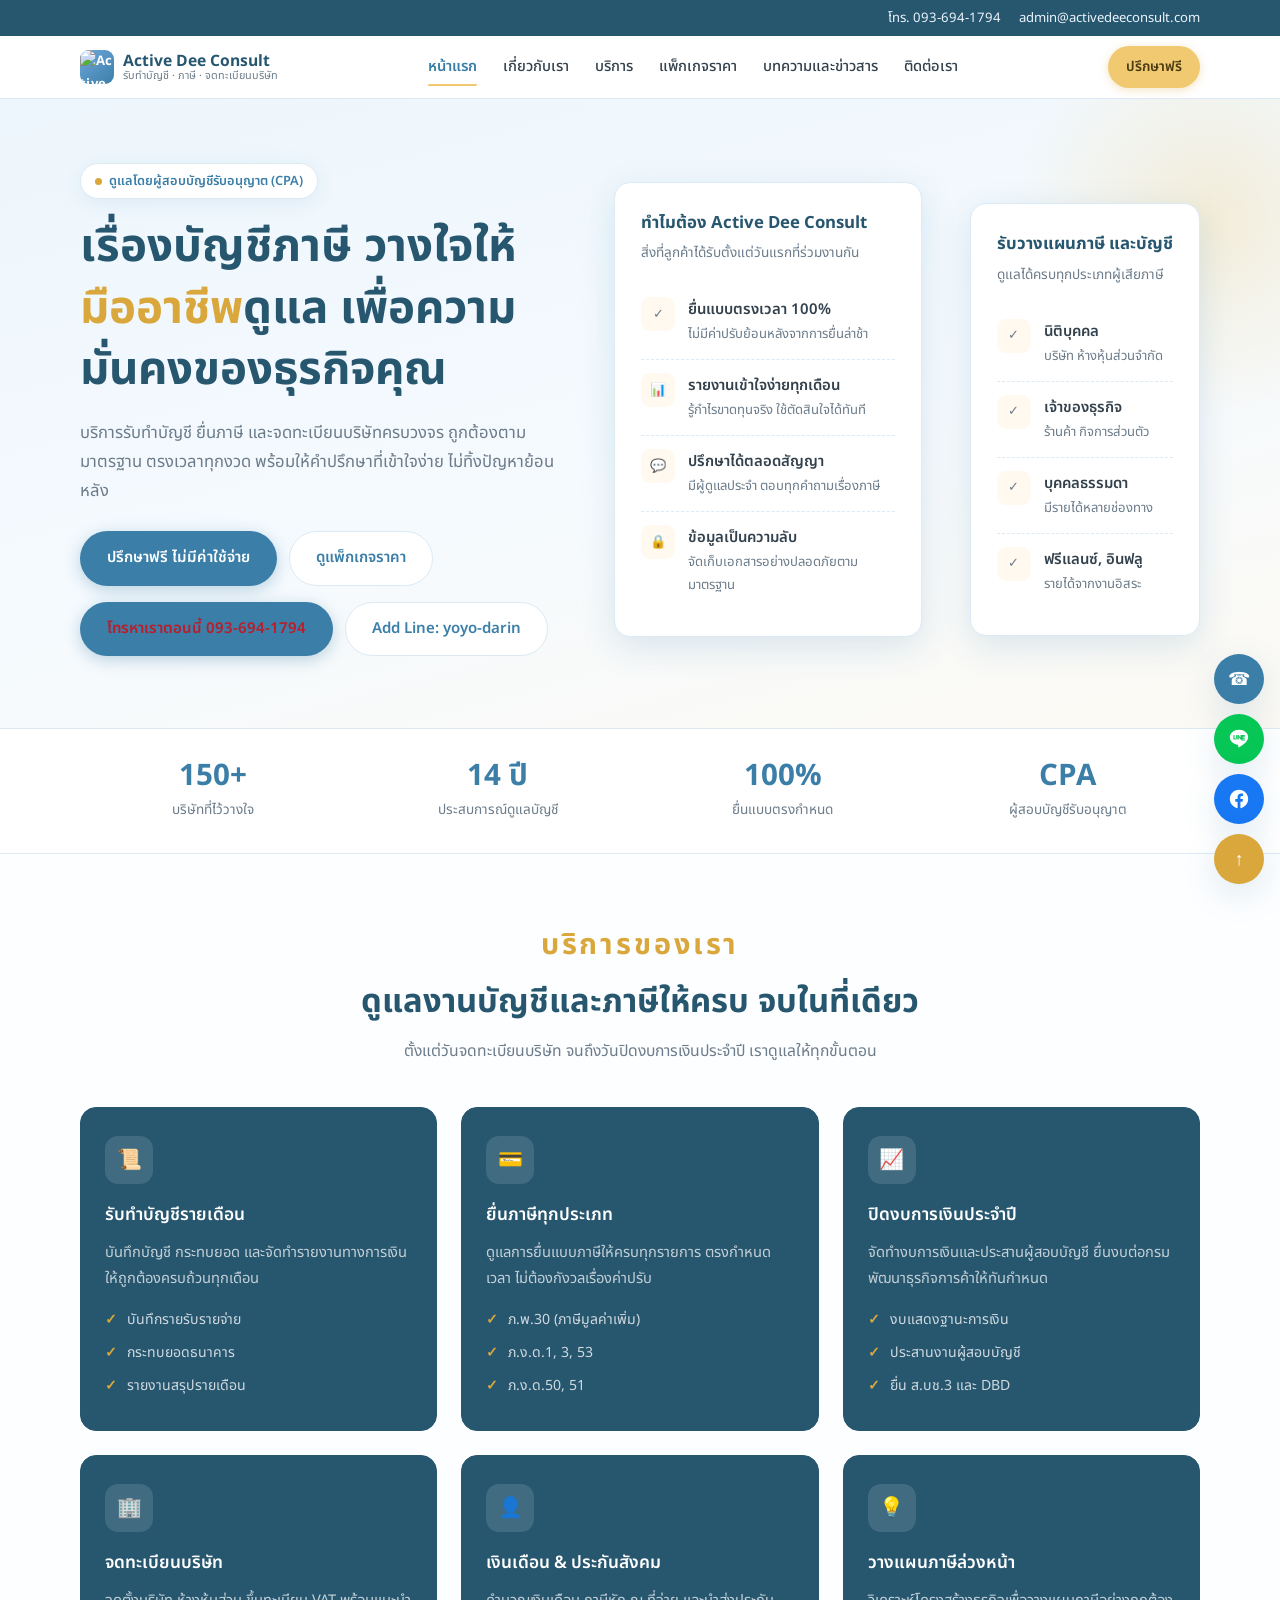
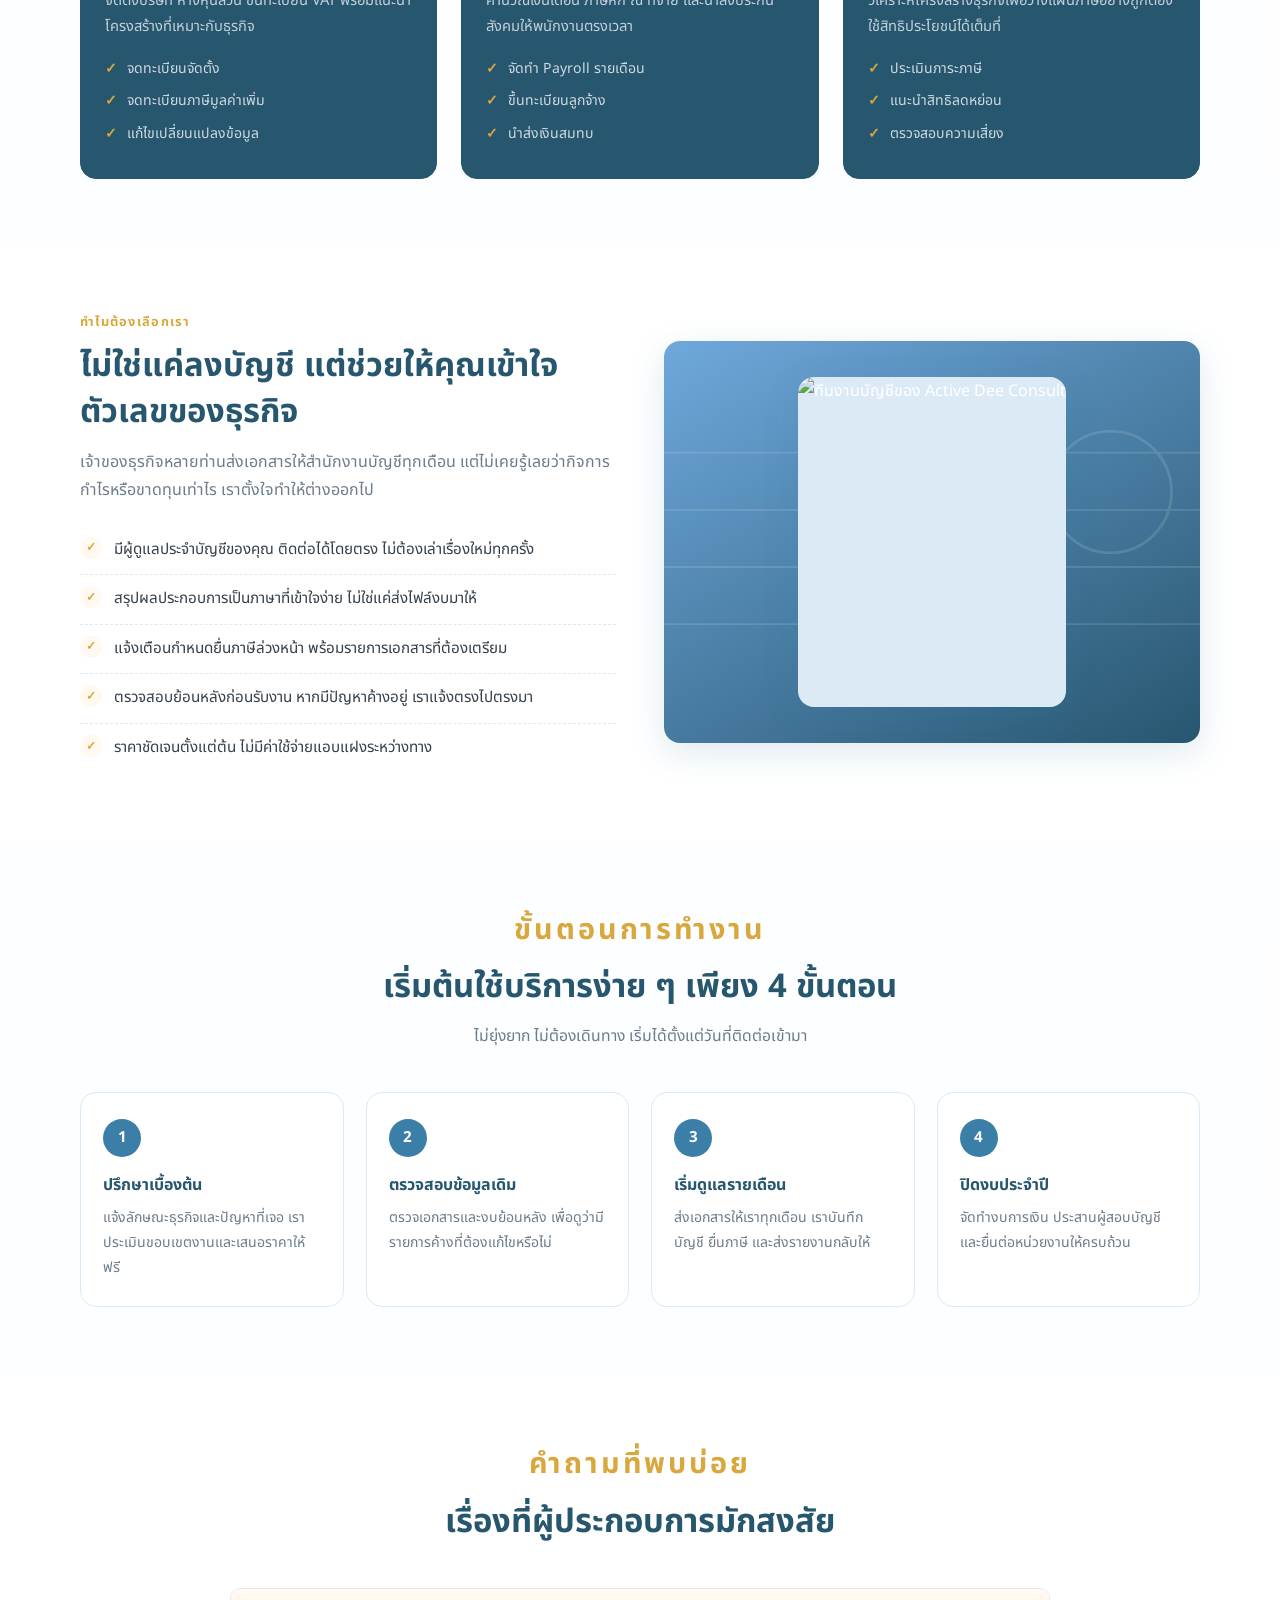
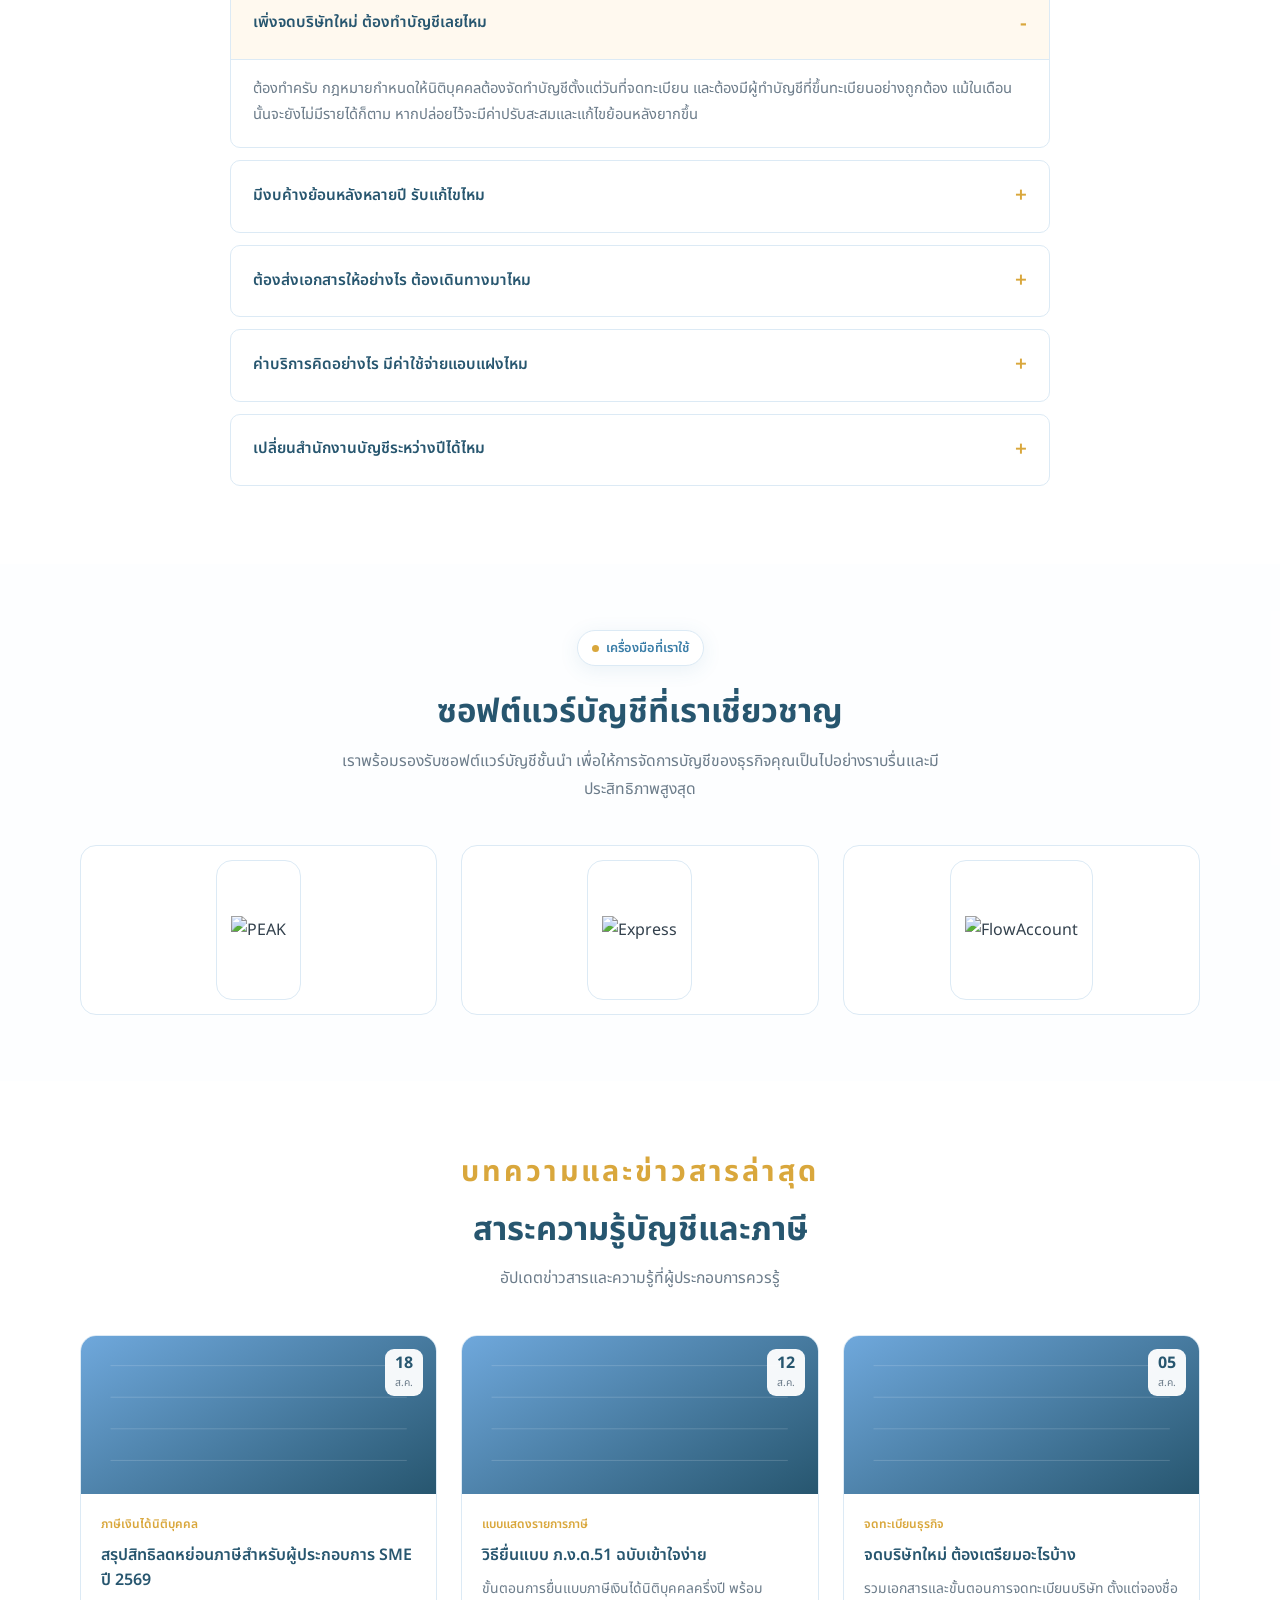
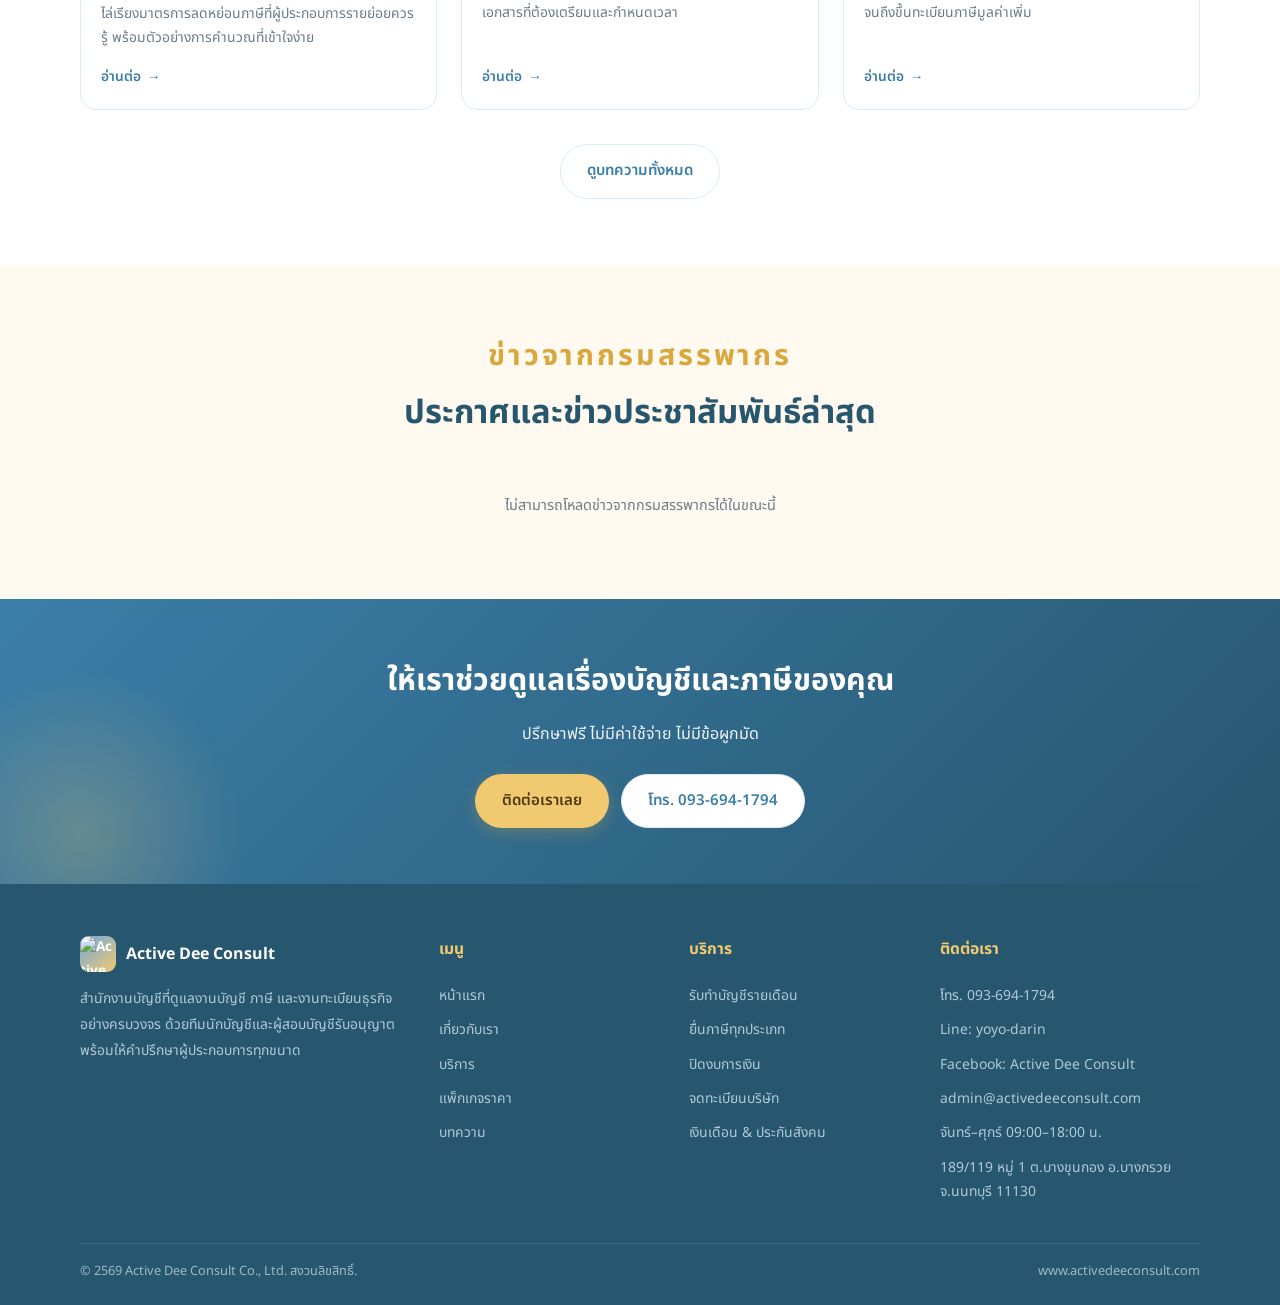
==== commit 8111d6fe: "style" ====
--- a/index.html
+++ b/index.html
@@ -131,7 +131,7 @@
   </div>
 </div>
 
-<section class="blk">
+<section class="blk dark-cards">
   <div class="wrap">
     <div class="sec-head">
       <div class="kicker">บริการของเรา</div>
@@ -384,7 +384,7 @@
 
 <div class="floats">
   <a class="float-btn call" href="tel:093-694-1794" aria-label="โทรหาเรา">&#9742;</a>
-  <a class="float-btn line" href="https://line.me/R/ti/p/@yoyo-darin" target="_blank" rel="noopener" aria-label="แชทผ่าน LINE"><svg viewBox="0 0 24 24" width="22" height="22" fill="currentColor" aria-hidden="true"><path d="M12 2C6.48 2 2 5.69 2 10.2c0 4.02 3.54 7.38 8.33 8.04.32.07.76.21.87.49.1.25.07.65.03.9l-.14.86c-.04.25-.2.99.86.54s5.7-3.36 7.78-5.75C21.1 13.6 22 12 22 10.2 22 5.69 17.52 2 12 2Zm-3.9 10.62H6.32a.4.4 0 0 1-.4-.4V8.03a.4.4 0 0 1 .4-.4h.4a.4.4 0 0 1 .4.4v3.4h1.98a.4.4 0 0 1 .4.4v.39a.4.4 0 0 1-.4.4Zm2.02-.4a.4.4 0 0 1-.4.4h-.4a.4.4 0 0 1-.4-.4V8.03a.4.4 0 0 1 .4-.4h.4a.4.4 0 0 1 .4.4Zm4.7 0a.4.4 0 0 1-.4.4h-.4a.41.41 0 0 1-.32-.16l-2.02-2.75v2.5a.4.4 0 0 1-.4.41h-.4a.4.4 0 0 1-.4-.4V8.03a.4.4 0 0 1 .4-.4h.4c.13 0 .25.06.32.16l2.02 2.75v-2.5a.4.4 0 0 1 .4-.4h.4a.4.4 0 0 1 .4.4Zm3.55-2.98a.4.4 0 0 1-.4.4h-1.98v.85h1.98a.4.4 0 0 1 .4.4v.4a.4.4 0 0 1-.4.4h-1.98v.85h1.98a.4.4 0 0 1 .4.4v.4a.4.4 0 0 1-.4.4h-2.78a.4.4 0 0 1-.4-.4V8.03a.4.4 0 0 1 .4-.4h2.78a.4.4 0 0 1 .4.4Z"/></svg></a>
+  <a class="float-btn line" href="https://line.me/R/ti/p/~yoyo-darin" target="_blank" rel="noopener" aria-label="แชทผ่าน LINE"><svg viewBox="0 0 24 24" width="22" height="22" fill="currentColor" aria-hidden="true"><path d="M12 2C6.48 2 2 5.69 2 10.2c0 4.02 3.54 7.38 8.33 8.04.32.07.76.21.87.49.1.25.07.65.03.9l-.14.86c-.04.25-.2.99.86.54s5.7-3.36 7.78-5.75C21.1 13.6 22 12 22 10.2 22 5.69 17.52 2 12 2Zm-3.9 10.62H6.32a.4.4 0 0 1-.4-.4V8.03a.4.4 0 0 1 .4-.4h.4a.4.4 0 0 1 .4.4v3.4h1.98a.4.4 0 0 1 .4.4v.39a.4.4 0 0 1-.4.4Zm2.02-.4a.4.4 0 0 1-.4.4h-.4a.4.4 0 0 1-.4-.4V8.03a.4.4 0 0 1 .4-.4h.4a.4.4 0 0 1 .4.4Zm4.7 0a.4.4 0 0 1-.4.4h-.4a.41.41 0 0 1-.32-.16l-2.02-2.75v2.5a.4.4 0 0 1-.4.41h-.4a.4.4 0 0 1-.4-.4V8.03a.4.4 0 0 1 .4-.4h.4c.13 0 .25.06.32.16l2.02 2.75v-2.5a.4.4 0 0 1 .4-.4h.4a.4.4 0 0 1 .4.4Zm3.55-2.98a.4.4 0 0 1-.4.4h-1.98v.85h1.98a.4.4 0 0 1 .4.4v.4a.4.4 0 0 1-.4.4h-1.98v.85h1.98a.4.4 0 0 1 .4.4v.4a.4.4 0 0 1-.4.4h-2.78a.4.4 0 0 1-.4-.4V8.03a.4.4 0 0 1 .4-.4h2.78a.4.4 0 0 1 .4.4Z"/></svg></a>
   <a class="float-btn fb" href="https://www.facebook.com/profile.php?id=61593271767709" target="_blank" rel="noopener" aria-label="ไปที่ Facebook"><svg viewBox="0 0 24 24" width="22" height="22" fill="currentColor" aria-hidden="true"><path d="M22 12.06C22 6.51 17.52 2 12 2S2 6.51 2 12.06c0 5 3.66 9.15 8.44 9.94v-7.03H7.9v-2.91h2.54V9.85c0-2.51 1.49-3.9 3.77-3.9 1.09 0 2.23.2 2.23.2v2.46h-1.26c-1.24 0-1.63.77-1.63 1.56v1.89h2.78l-.44 2.91h-2.34V22c4.78-.79 8.44-4.94 8.44-9.94Z"/></svg></a>
   <a class="float-btn top" href="#" id="toTop" aria-label="กลับขึ้นบน">&#8593;</a>
 </div>
--- a/style.css
+++ b/style.css
@@ -205,7 +205,7 @@
 section.blk.cream{background:var(--cream);}
 .sec-head{text-align:center; max-width:620px; margin:0 auto 42px;}
 .sec-head .kicker{
-  font-size:.8rem; font-weight:700; letter-spacing:.1em;
+  font-size:1.8rem; font-weight:700; letter-spacing:.1em;
   color:var(--gold-deep); text-transform:uppercase;
 }
 .sec-head h2{
@@ -475,7 +475,7 @@
 @media (max-width:560px){ .tl-item{grid-template-columns:1fr; gap:6px;} }
 .tl-item .y{font-weight:700; color:var(--gold-deep);}
 .tl-item h4{margin:0 0 6px; color:var(--primary-ink); font-size:1.02rem;}
-.tl-item p{margin:0; color:var(--muted); font-size:.92rem;}
+.tl-item p{margin:0; color:var(--muted); font-size:1.2rem;}
 
 /* ===== FOOTER ===== */
 footer.site{background:var(--primary-ink); color:#CFE3EF; font-size:.9rem;}
@@ -546,12 +546,12 @@
   display:flex;
   align-items:center;
   justify-content:center;
-  min-height:110px;
-  padding:24px;
+  min-height:140px;
+  padding:14px;
 }
 .logo-card img{
   max-width:100%;
-  max-height:56px;
+  max-height:110px;
   width:auto;
   height:auto;
   object-fit:contain;
@@ -620,3 +620,17 @@
 .blk, .blk.alt, .blk.cream{
   background-color: rgba(255, 255, 255, 0.85); /* ปรับค่า 0.85 ให้โปร่งขึ้น/ทึบขึ้นได้ */
 }
+.dark-cards .card{
+  background: var(--primary-ink);
+  border-color: var(--primary-ink);
+}
+.dark-cards .card h3{ color:#fff; }
+.dark-cards .card p{ color: rgba(255,255,255,.72); }
+.dark-cards .card ul li{ color: rgba(255,255,255,.78); }
+.dark-cards .card .ic{
+  background: rgba(255,255,255,.12);
+  color:#fff;
+}
+.dark-cards .card:hover{
+  box-shadow: 0 10px 34px rgba(0,0,0,.35);
+}
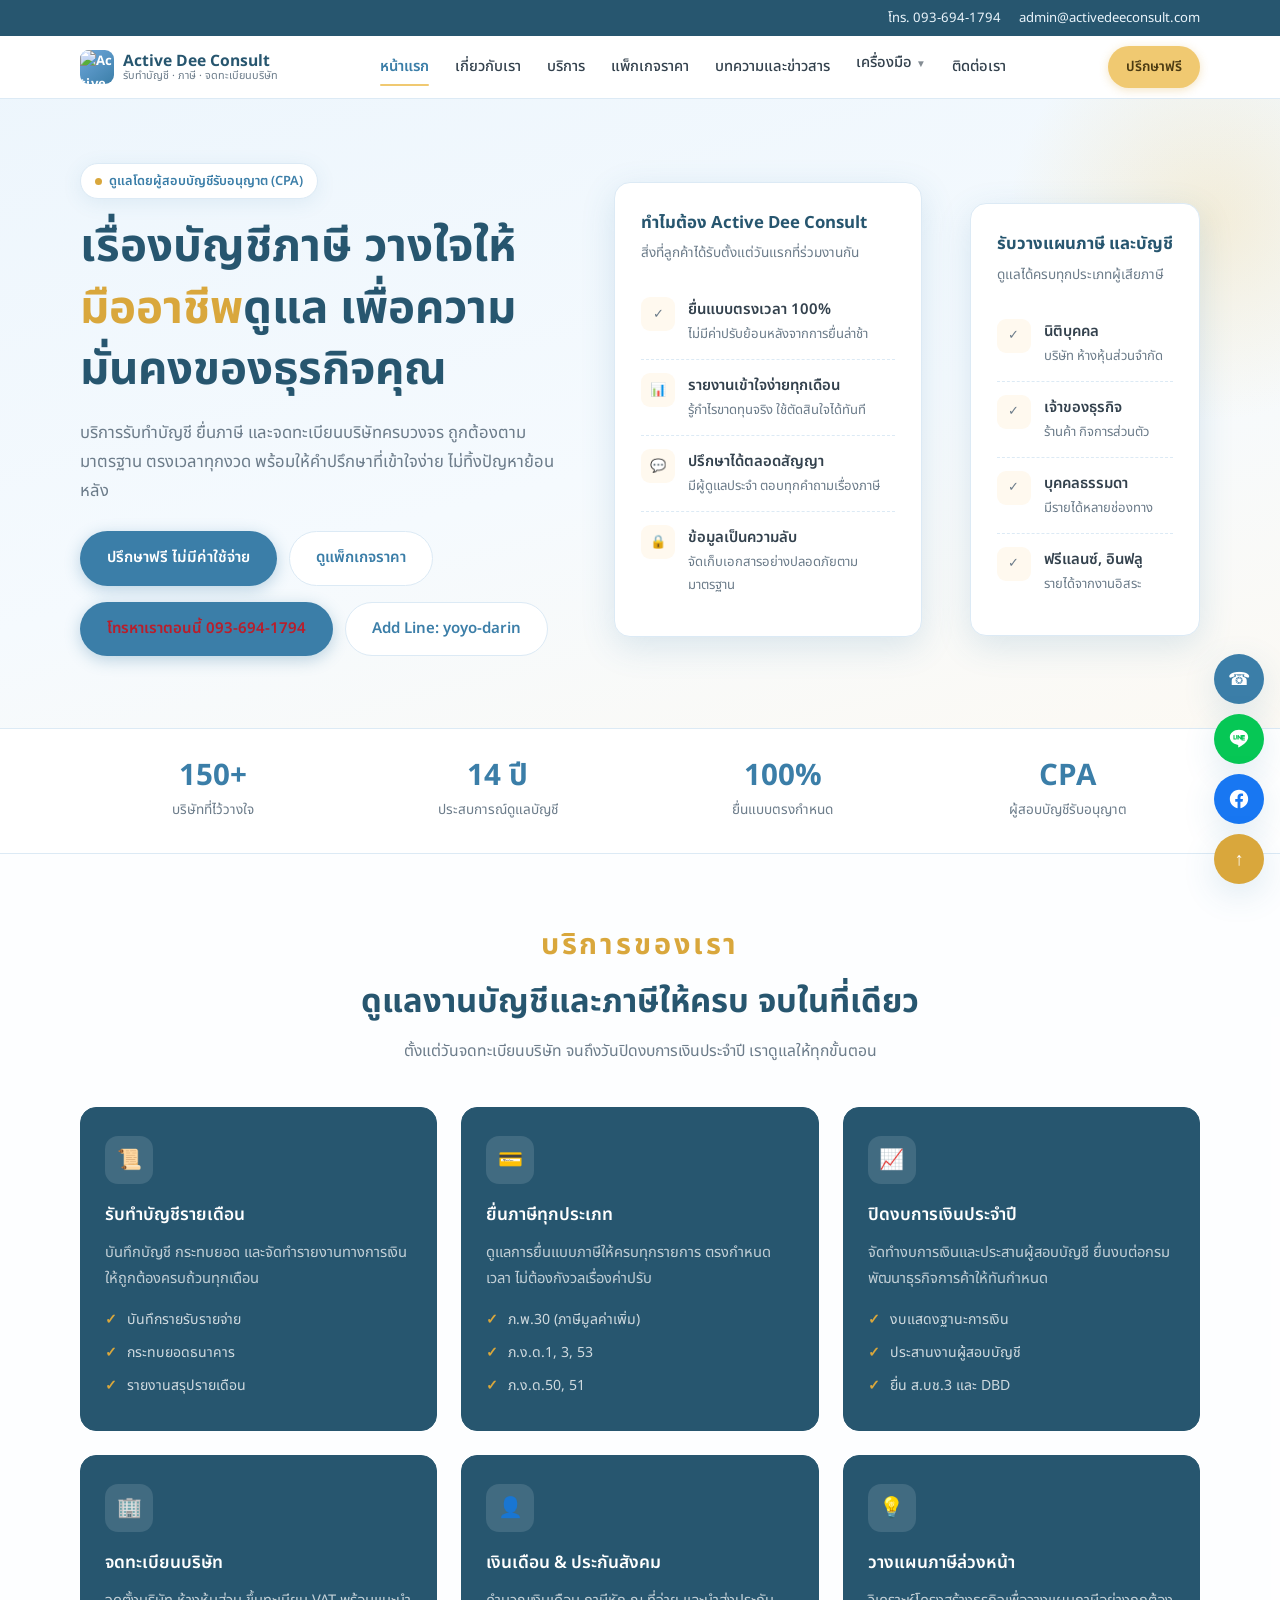
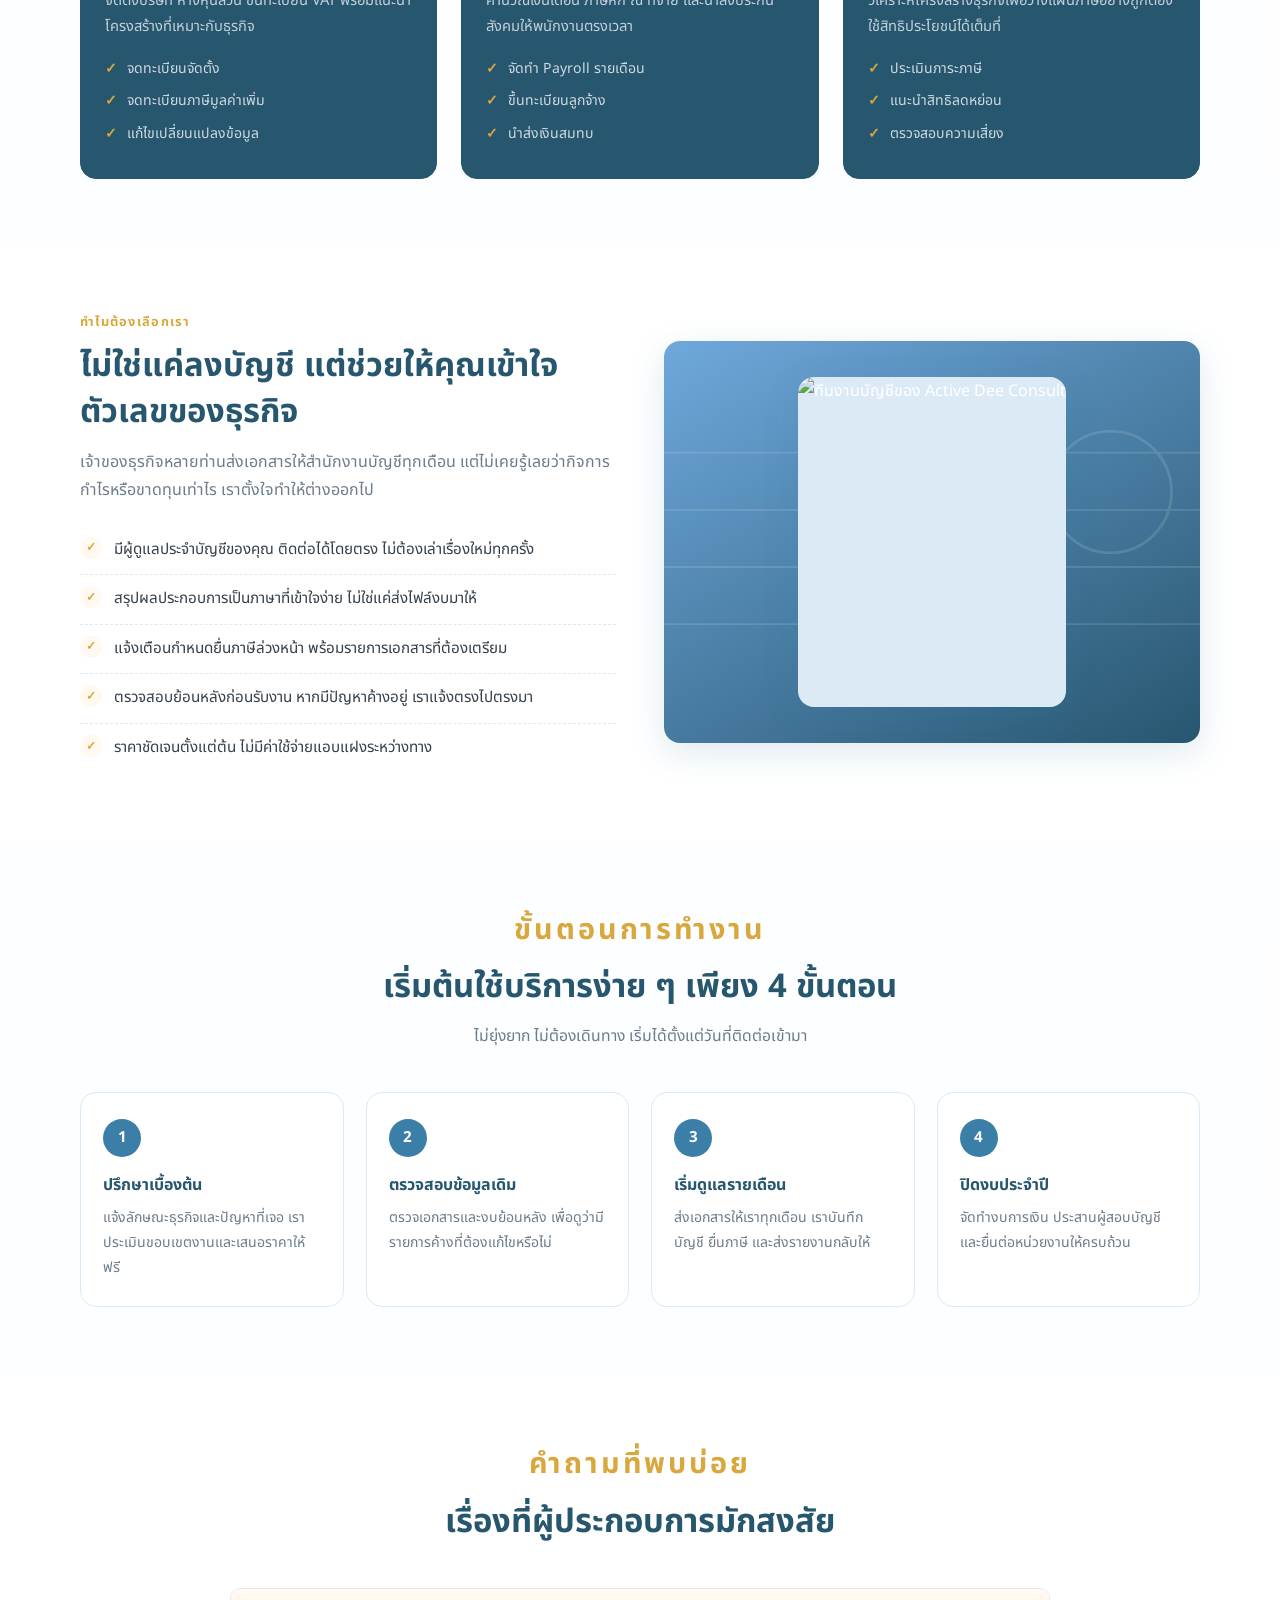
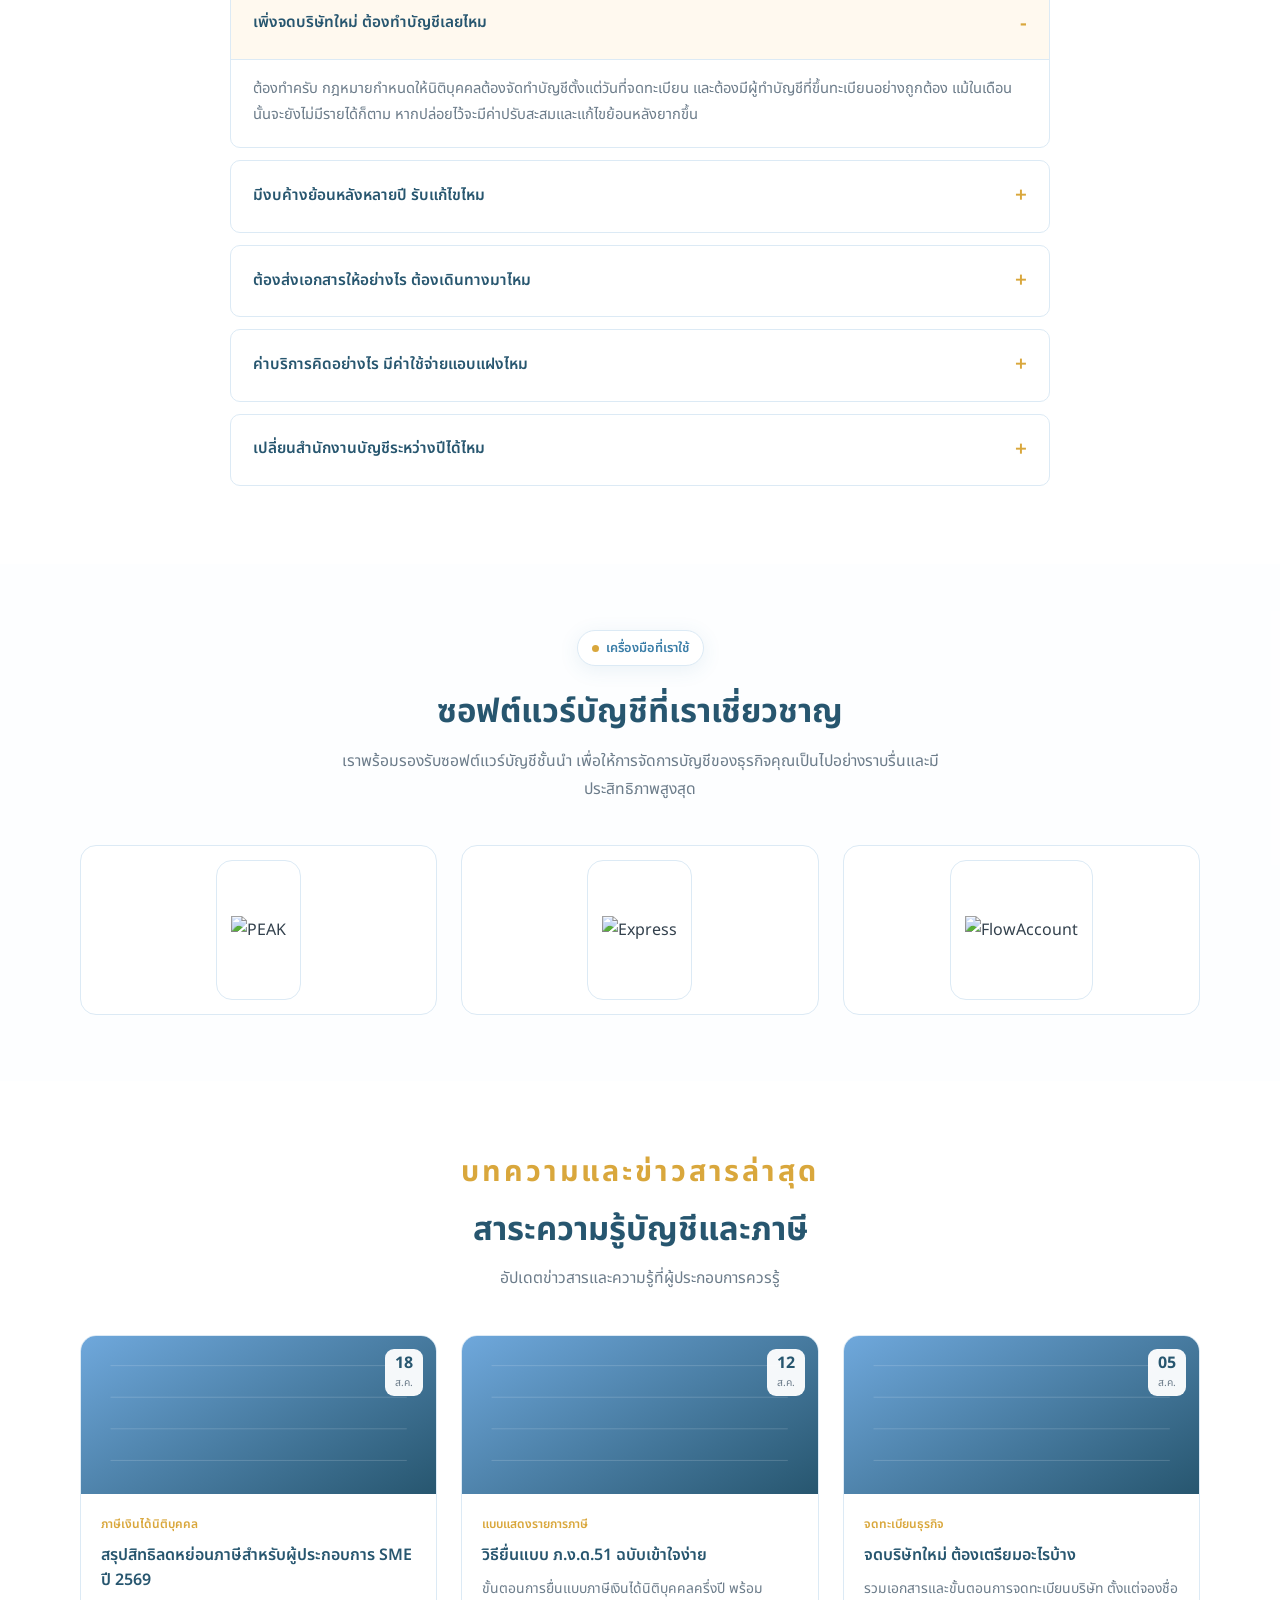
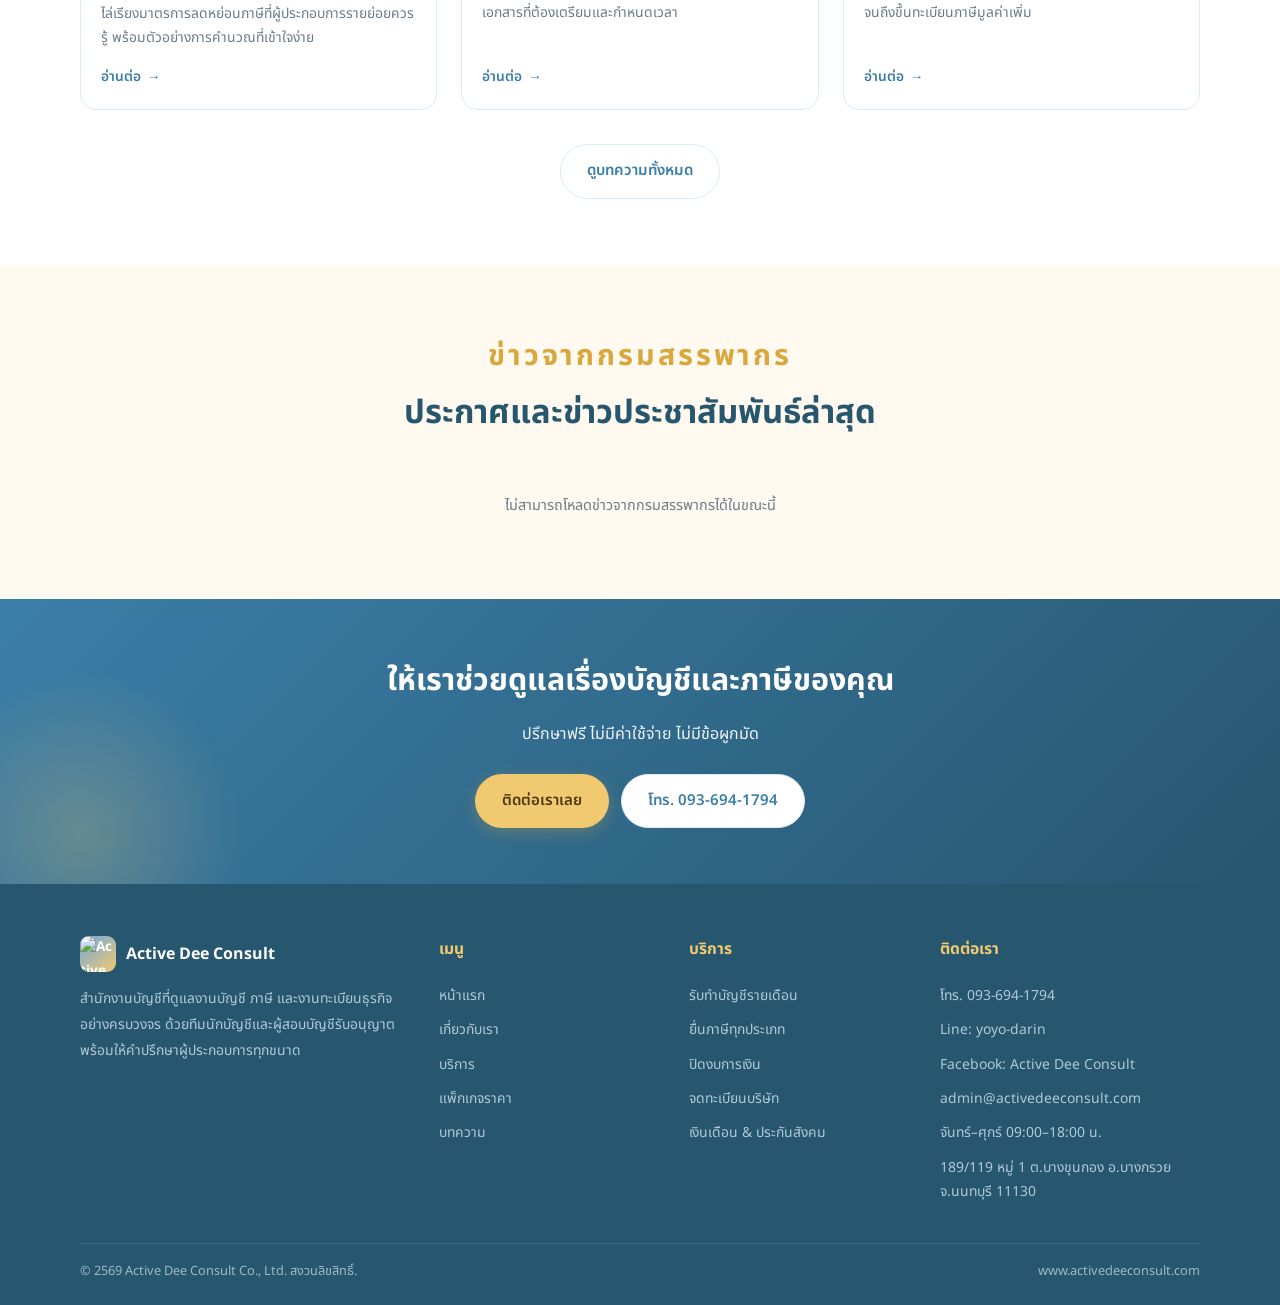
==== commit bb831851: "ย" ====
--- a/index.html
+++ b/index.html
@@ -54,9 +54,20 @@
         <span>รับทำบัญชี · ภาษี · จดทะเบียนบริษัท</span>
       </span>
     </a>
-    <nav class="links" id="navLinks">
-      <a class="current" href="index.html">หน้าแรก</a><a href="aboutus.html">เกี่ยวกับเรา</a><a href="services.html">บริการ</a><a href="packages.html">แพ็กเกจราคา</a><a href="blog.html">บทความและข่าวสาร</a><a href="contactus.html">ติดต่อเรา</a>
-    </nav>
+  <nav class="links" id="navLinks">
+    <a class="current" href="index.html">หน้าแรก</a>
+    <a href="aboutus.html">เกี่ยวกับเรา</a>
+    <a href="services.html">บริการ</a>
+    <a href="packages.html">แพ็กเกจราคา</a>
+    <a href="blog.html">บทความและข่าวสาร</a>
+    <span class="has-sub">
+      <a href="#">เครื่องมือ<span class="caret">&#9660;</span></a>
+      <span class="sub">
+        <a href="receipt-substitute-generator.html">สร้างใบรับรองแทนใบเสร็จรับเงิน</a>
+      </span>
+    </span>
+    <a href="contactus.html">ติดต่อเรา</a>
+  </nav>
     <a class="nav-cta" href="contactus.html">ปรึกษาฟรี</a>
     <button class="nav-toggle" id="navToggle" aria-label="เปิดเมนู" aria-expanded="false">☰</button>
   </div>
--- a/style.css
+++ b/style.css
@@ -633,4 +633,30 @@
 }
 .dark-cards .card:hover{
   box-shadow: 0 10px 34px rgba(0,0,0,.35);
+}
+/* เมนูแบบมี dropdown ย่อย */
+nav.links .has-sub{position:relative;}
+nav.links .sub{
+  position:absolute; top:100%; left:-14px; min-width:240px;
+  background:var(--white); border:1px solid var(--line); border-radius:12px;
+  box-shadow:var(--shadow-lg); padding:8px; opacity:0; visibility:hidden;
+  transform:translateY(6px); transition:.18s; display:flex; flex-direction:column;
+  z-index:70;
+}
+nav.links .has-sub:hover .sub,
+nav.links .has-sub:focus-within .sub{opacity:1; visibility:visible; transform:translateY(0);}
+nav.links .sub a{
+  padding:9px 12px; border-radius:8px; font-size:.88rem; font-weight:400; border:none;
+}
+nav.links .sub a:hover{background:var(--paper); color:var(--primary-deep);}
+nav.links .caret{font-size:.62rem; margin-left:4px; opacity:.6;}
+
+@media (max-width:960px){
+  nav.links .sub{
+    position:static; opacity:1; visibility:visible; transform:none;
+    box-shadow:none; border:none; border-radius:0; min-width:0;
+    padding:0 0 8px 12px; background:transparent;
+  }
+  nav.links .sub a{border-top:none; padding:9px 12px; font-size:.85rem; color:var(--muted);}
+  nav.links .caret{display:none;}
 }
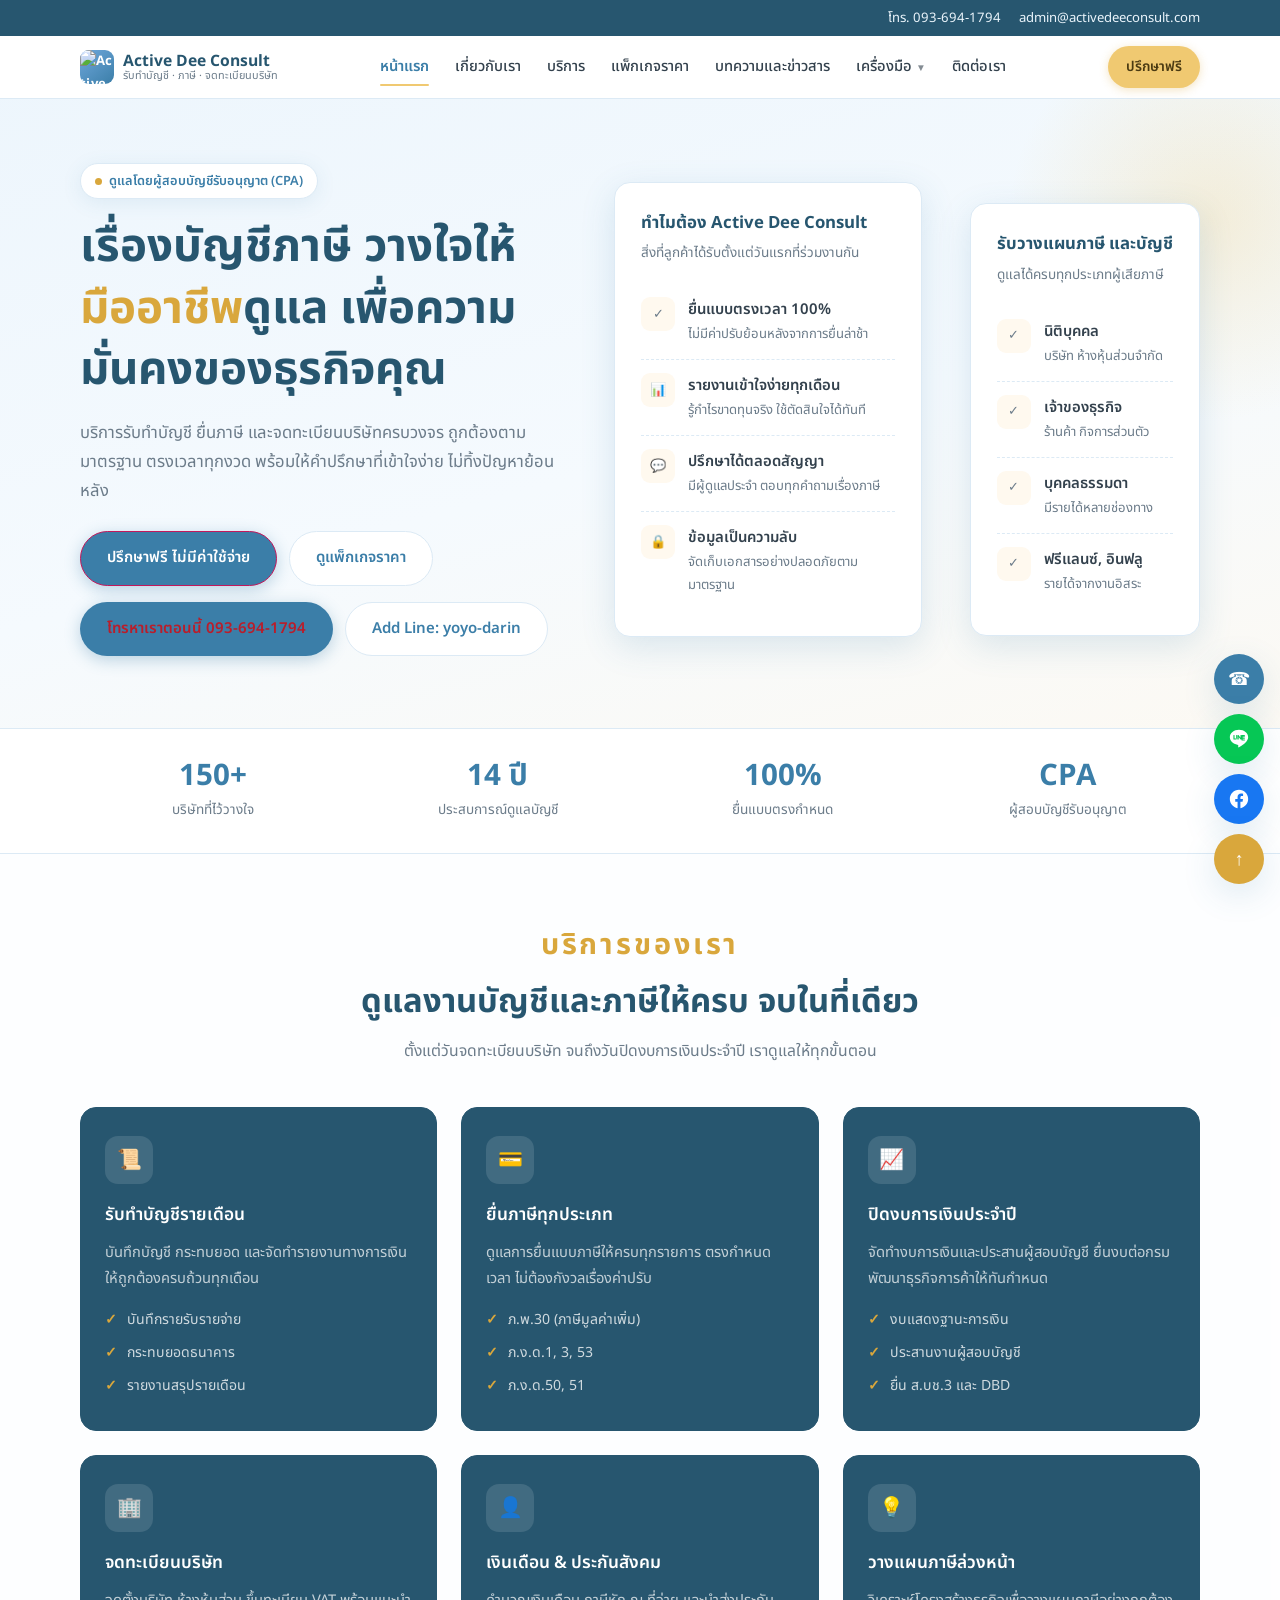
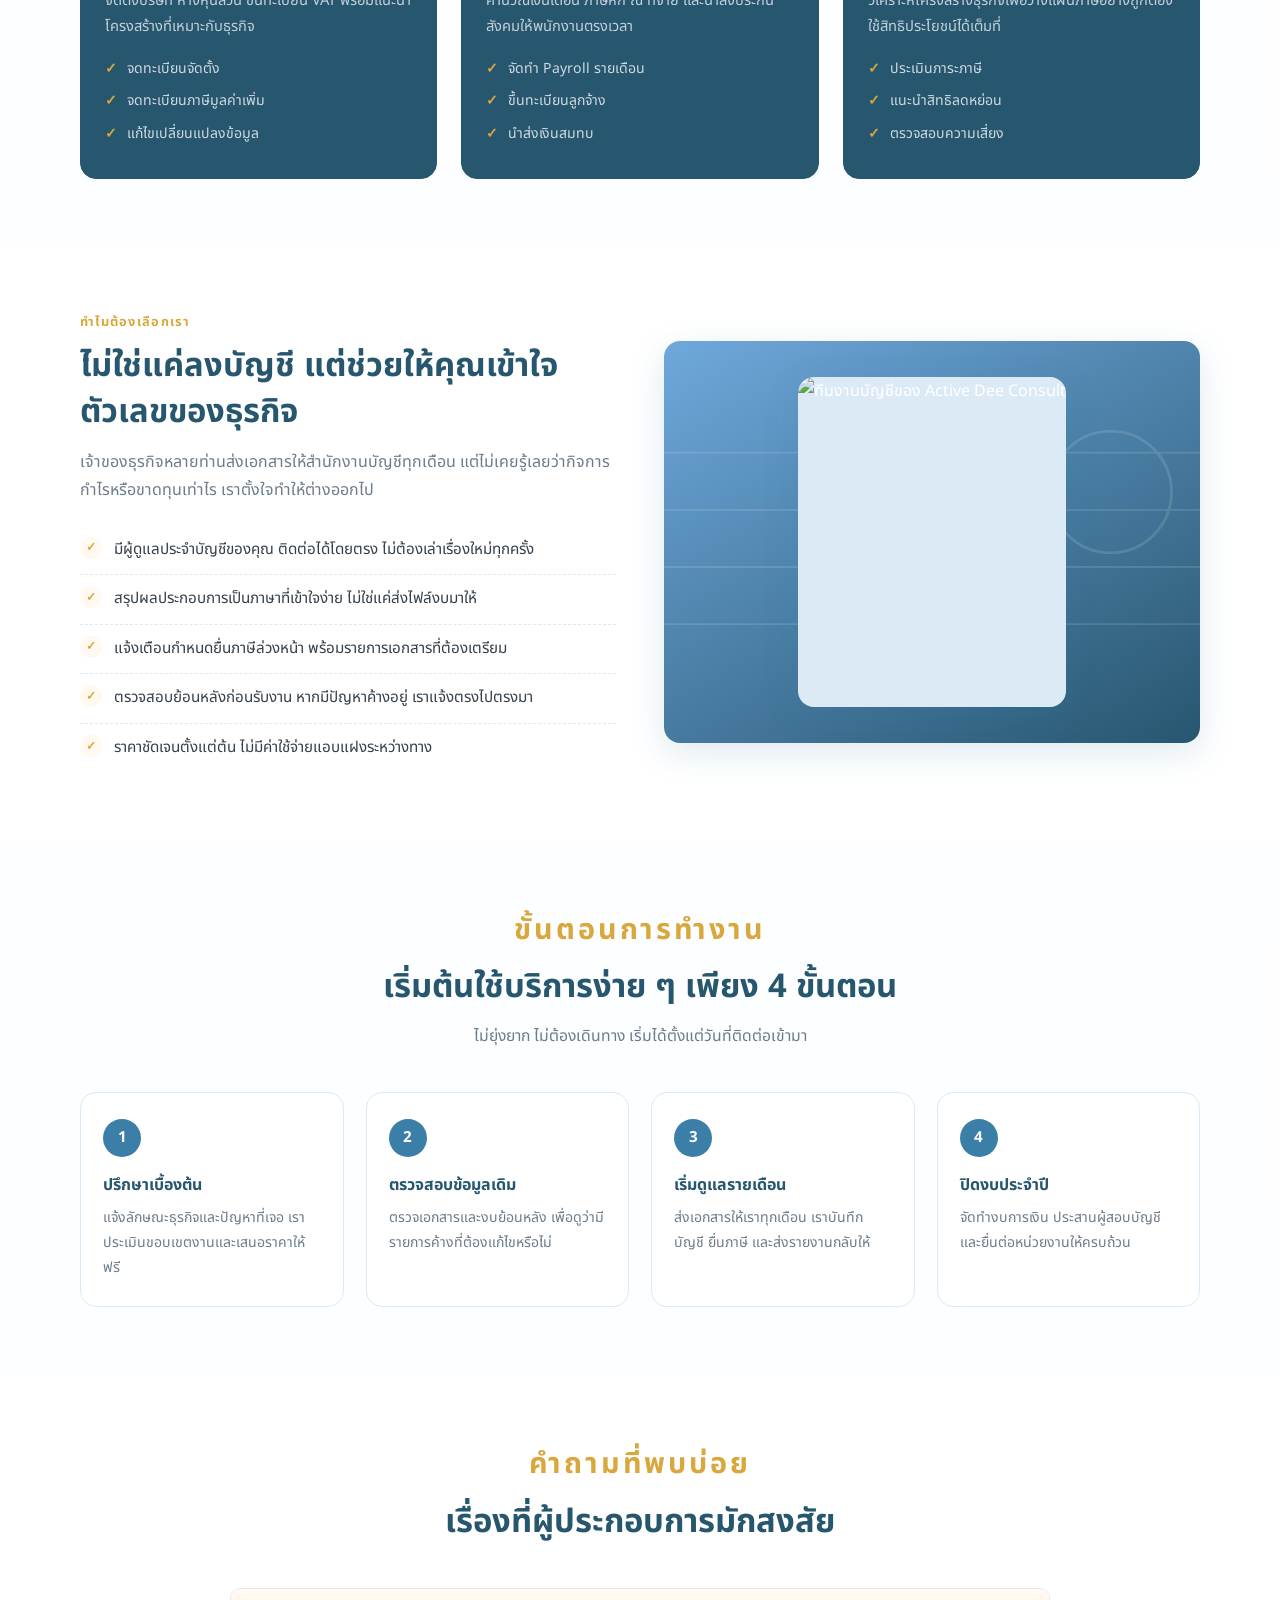
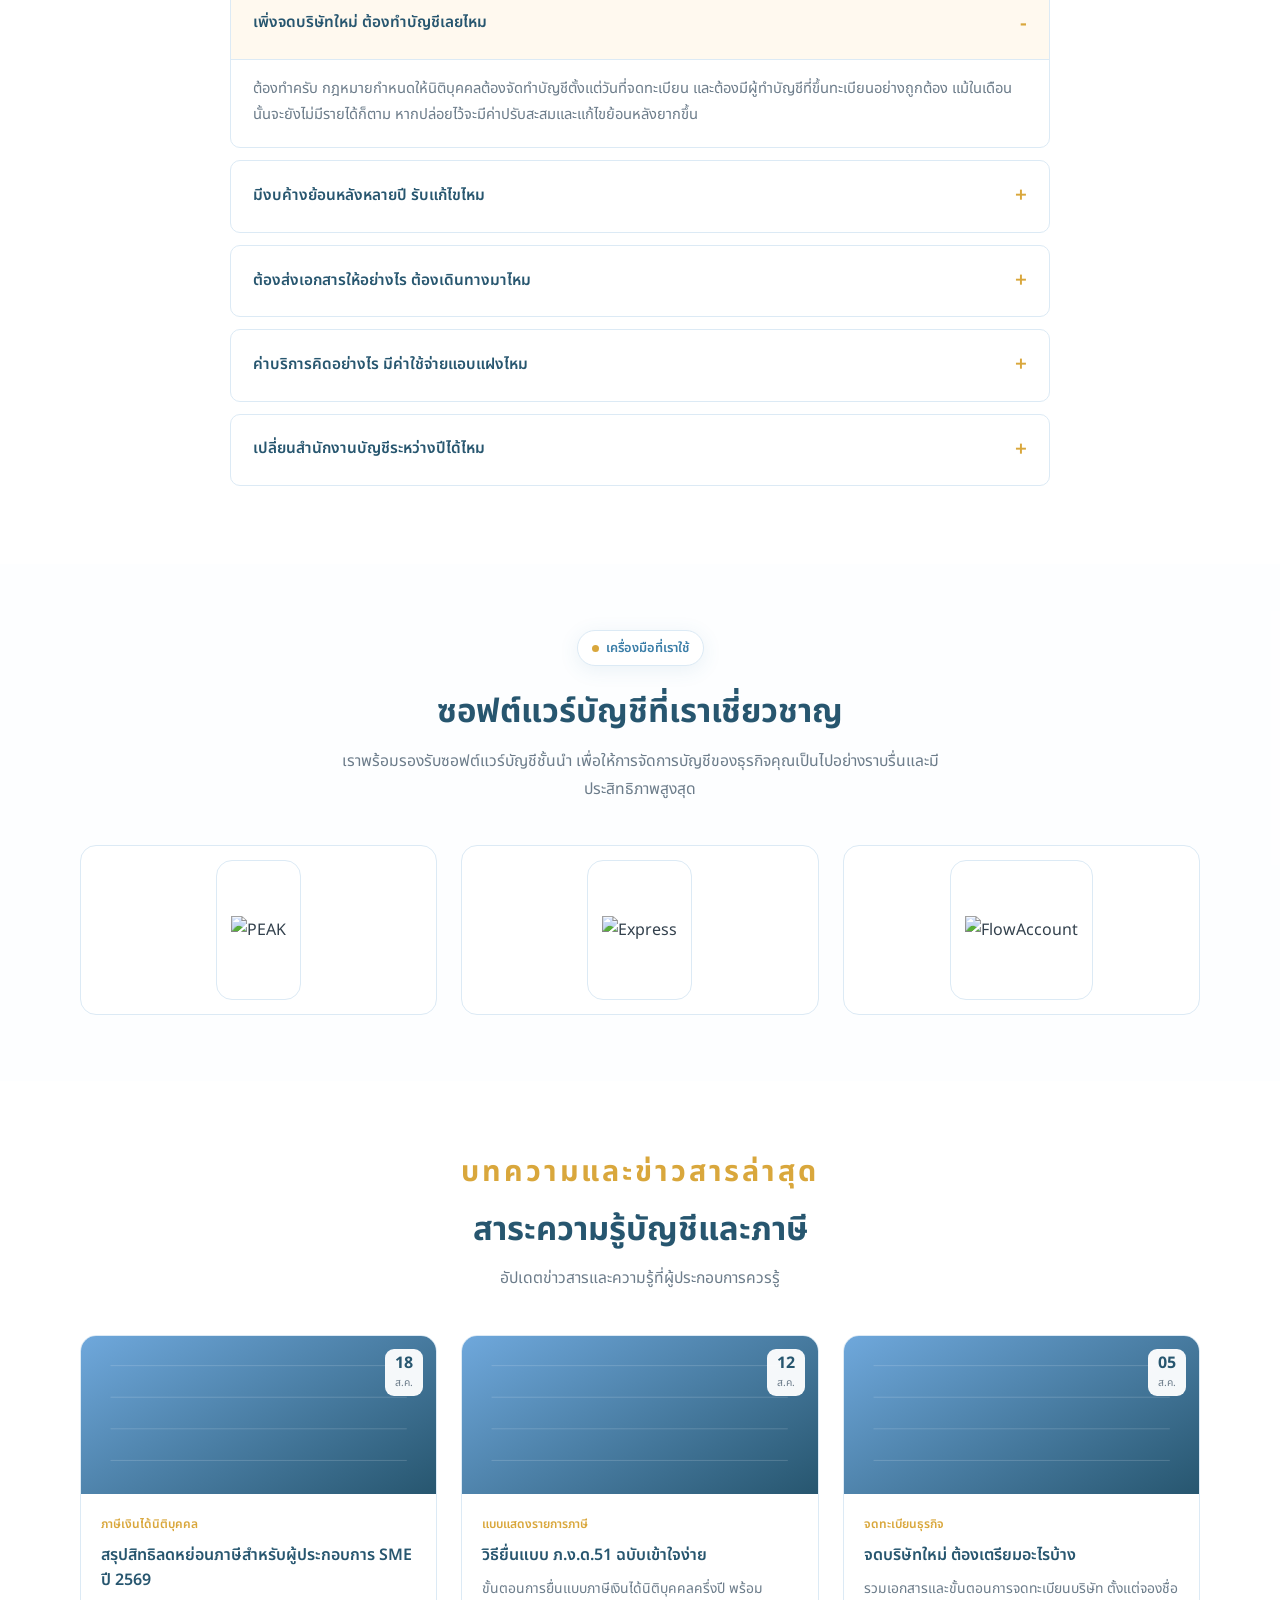
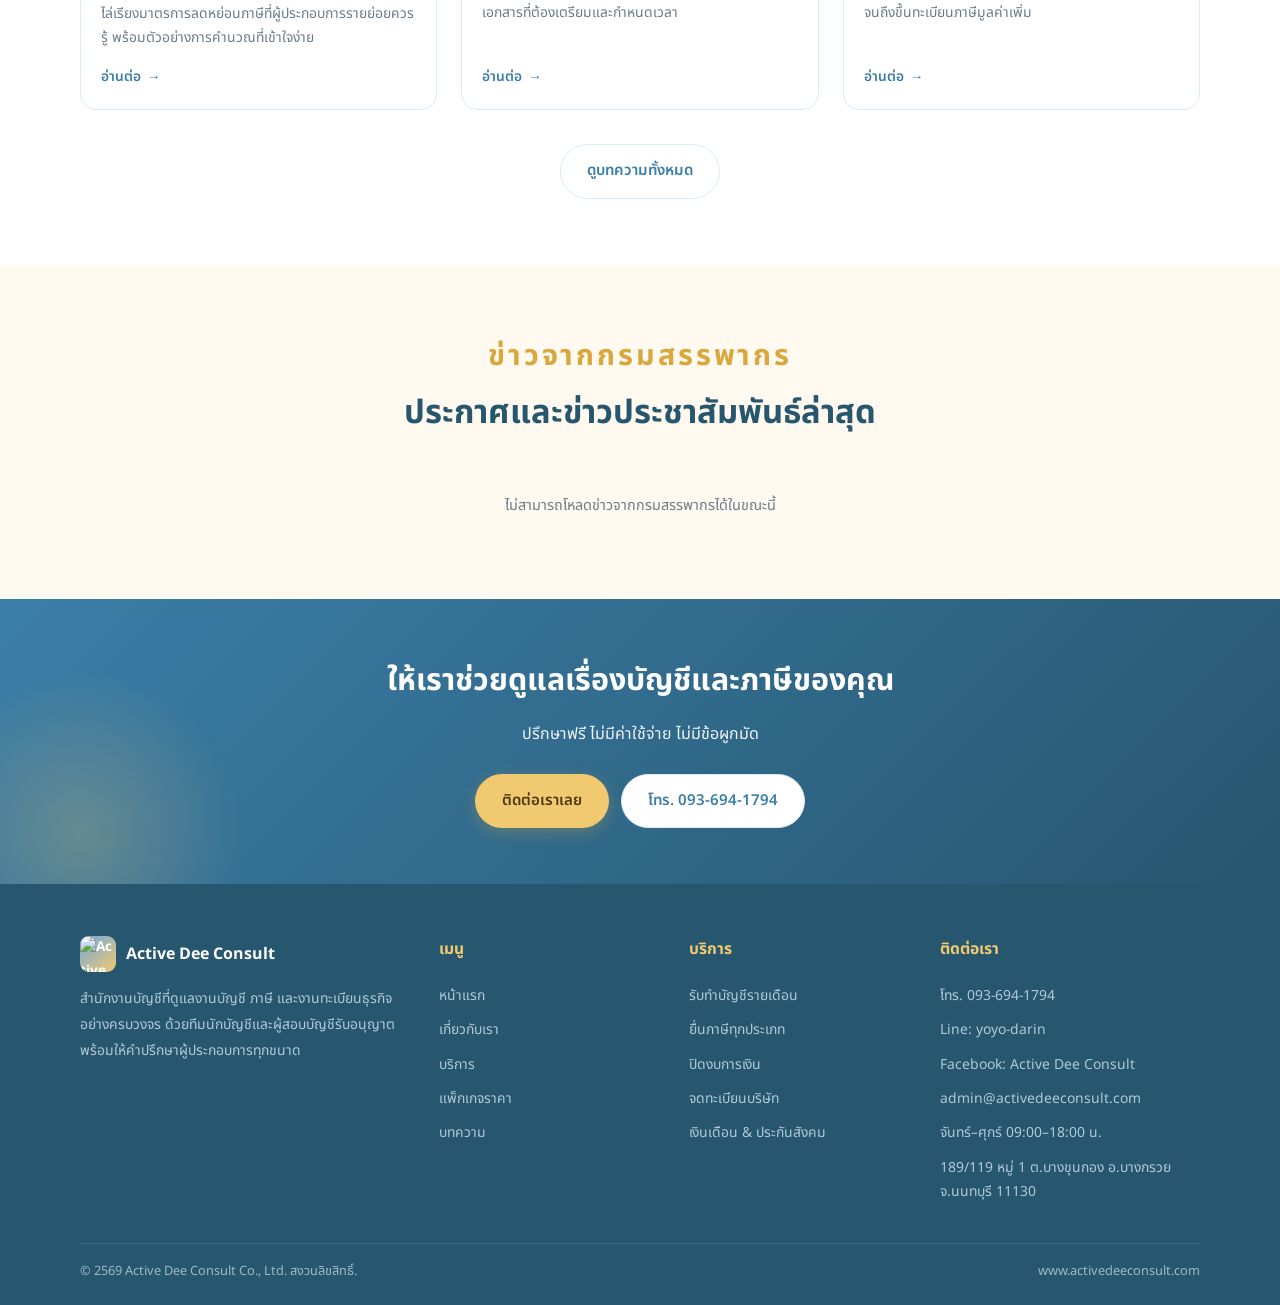
==== commit dbe1132f: "color" ====
--- a/index.html
+++ b/index.html
@@ -81,8 +81,8 @@
       <p class="hero-p">บริการรับทำบัญชี ยื่นภาษี และจดทะเบียนบริษัทครบวงจร
       ถูกต้องตามมาตรฐาน ตรงเวลาทุกงวด พร้อมให้คำปรึกษาที่เข้าใจง่าย ไม่ทิ้งปัญหาย้อนหลัง</p>
       <div class="btn-row">
-        <a class="btn btn-primary" href="contactus.html">ปรึกษาฟรี ไม่มีค่าใช้จ่าย</a>
-        <a class="btn btn-ghost" href="packages.html">ดูแพ็กเกจราคา</a>
+        <a class="btn btn-primary btn-pink href="contactus.html">ปรึกษาฟรี ไม่มีค่าใช้จ่าย</a>
+        <a class="btn btn-ghost btn-orange" href="packages.html">ดูแพ็กเกจราคา</a>
       </div> </p>
        <div class="btn-row">
         <a class="btn btn-primary-blink"  href="tel:093-694-1794">โทรหาเราตอนนี้ 093-694-1794</a>
--- a/style.css
+++ b/style.css
@@ -150,6 +150,25 @@
   padding:13px 26px; border-radius:99px; font-weight:600; font-size:.94rem;
   border:1.5px solid transparent; cursor:pointer; transition:.2s;
 }
+.btn-pink{
+  background: #C2185B;
+  border-color: #C2185B;
+  color: #fff;
+}
+.btn-pink:hover{
+  background: #9E123F;
+  border-color: #9E123F;
+}
+
+.btn-orange{
+  background: #E65100;
+  border-color: #E65100;
+  color: #fff;
+}
+.btn-orange:hover{
+  background: #BF3F00;
+  border-color: #BF3F00;
+}
 .btn-primary{background:var(--primary-deep); color:#fff; box-shadow:0 4px 16px rgba(59,126,168,.32);}
 .btn-primary-blink{background:var(--primary-deep); color:#ba1d2a; box-shadow:0 4px 16px rgba(59,126,168,.32); 
   animation: blink 0.9s ease-in-out infinite;}
@@ -635,7 +654,11 @@
   box-shadow: 0 10px 34px rgba(0,0,0,.35);
 }
 /* เมนูแบบมี dropdown ย่อย */
-nav.links .has-sub{position:relative;}
+nav.links .has-sub{
+  position:relative;
+  display:flex;
+  align-items:center;
+}
 nav.links .sub{
   position:absolute; top:100%; left:-14px; min-width:240px;
   background:var(--white); border:1px solid var(--line); border-radius:12px;
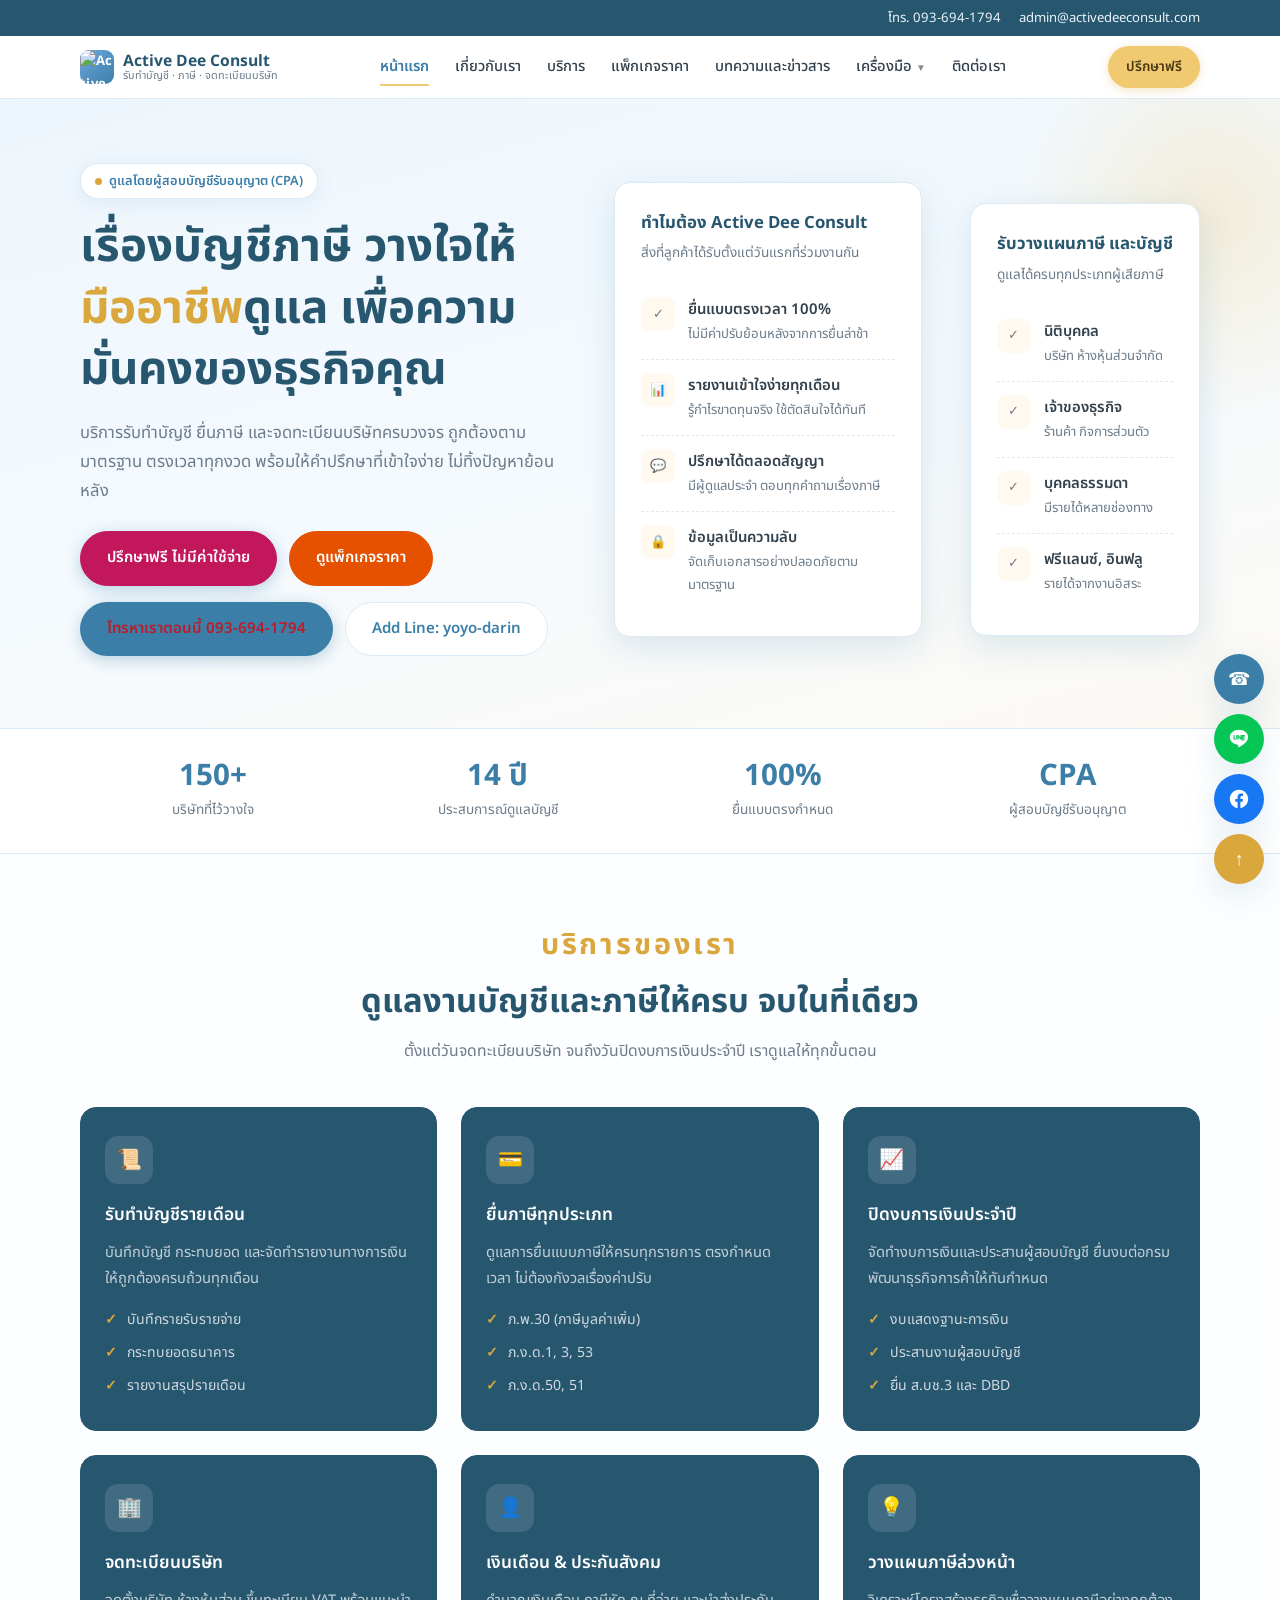
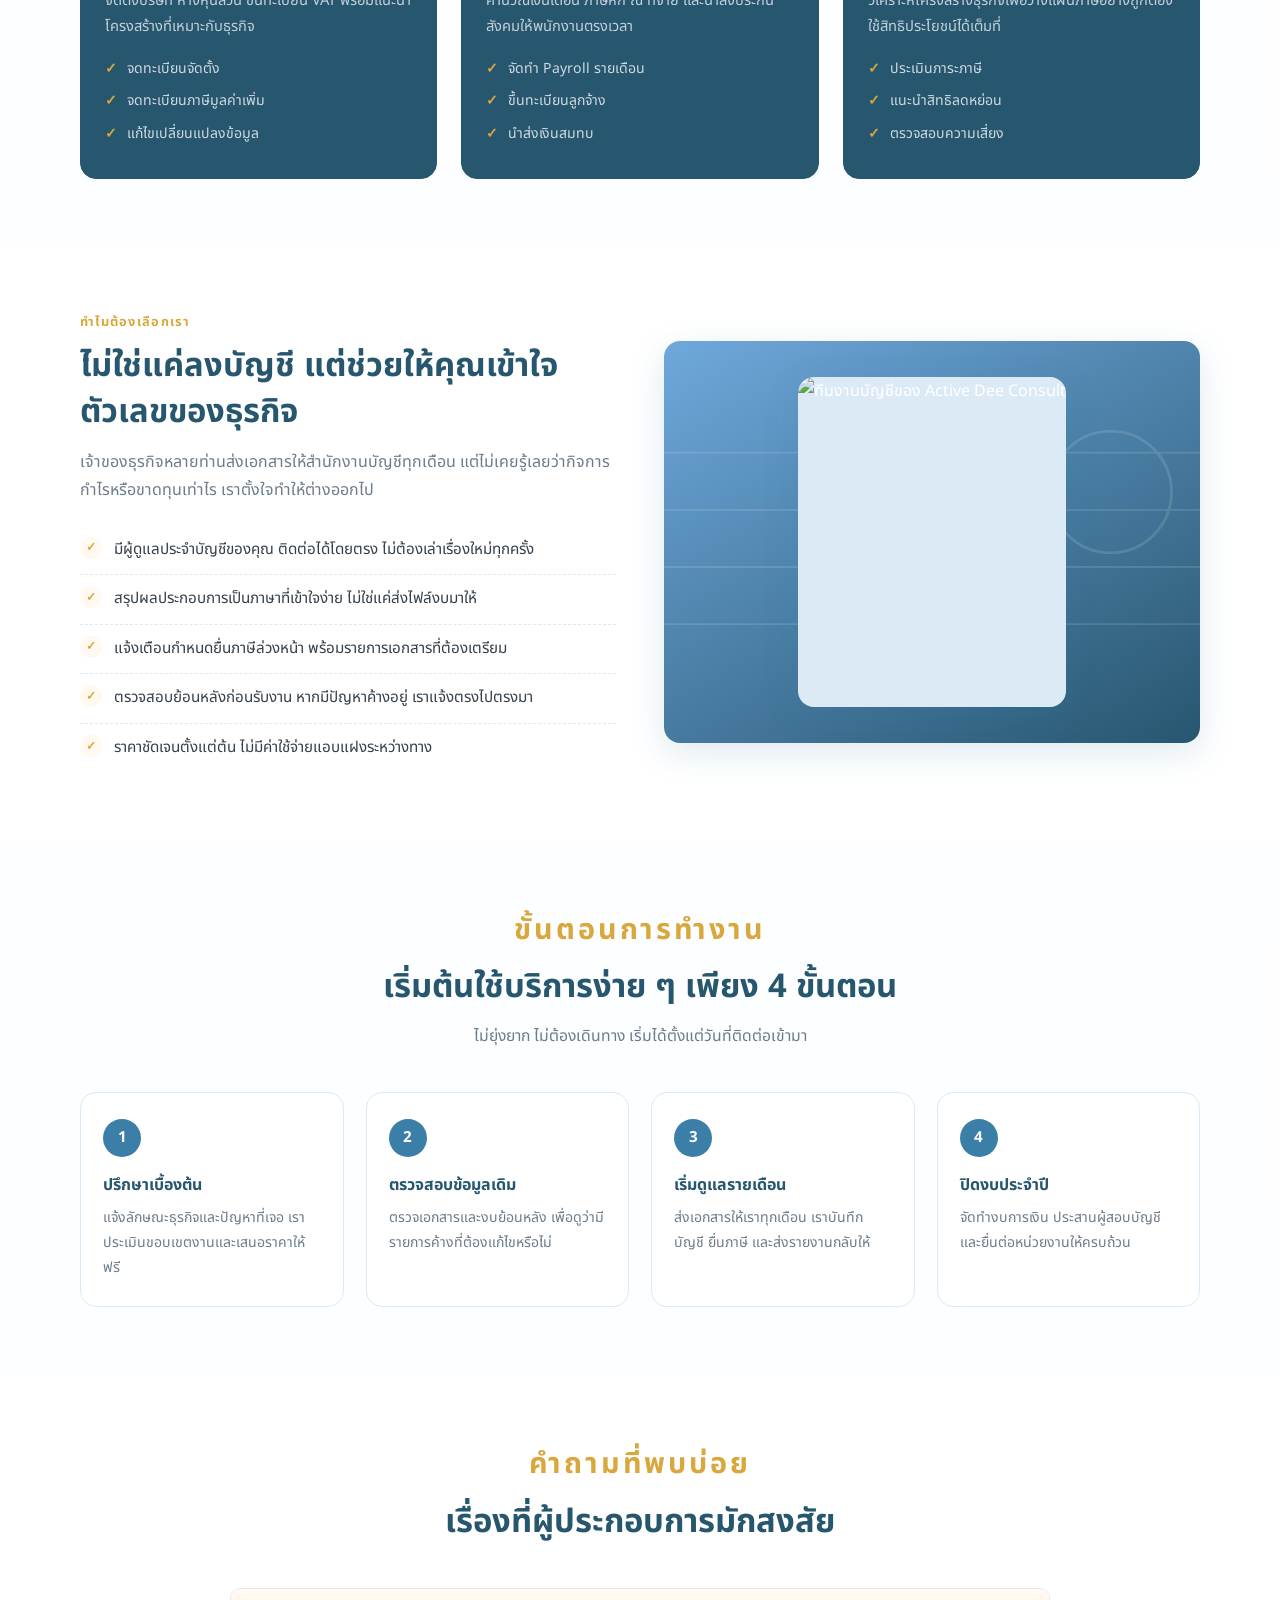
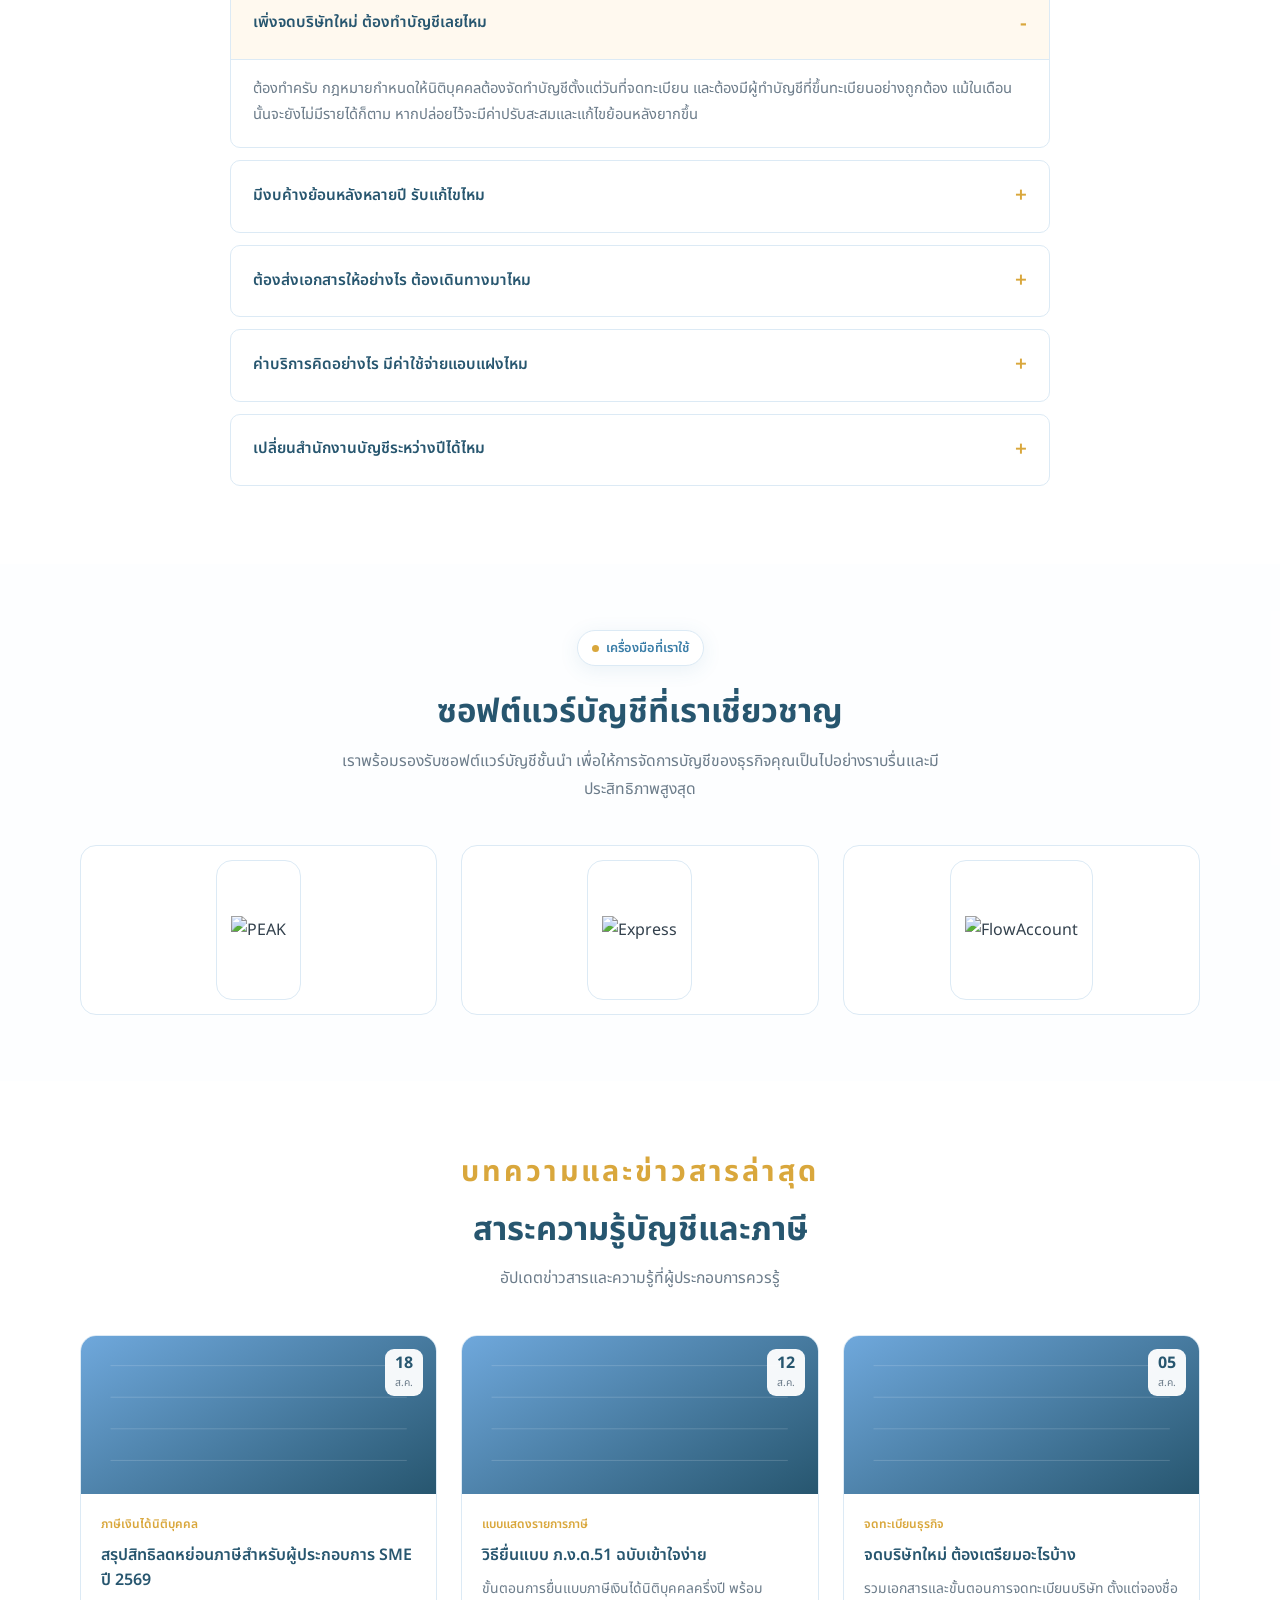
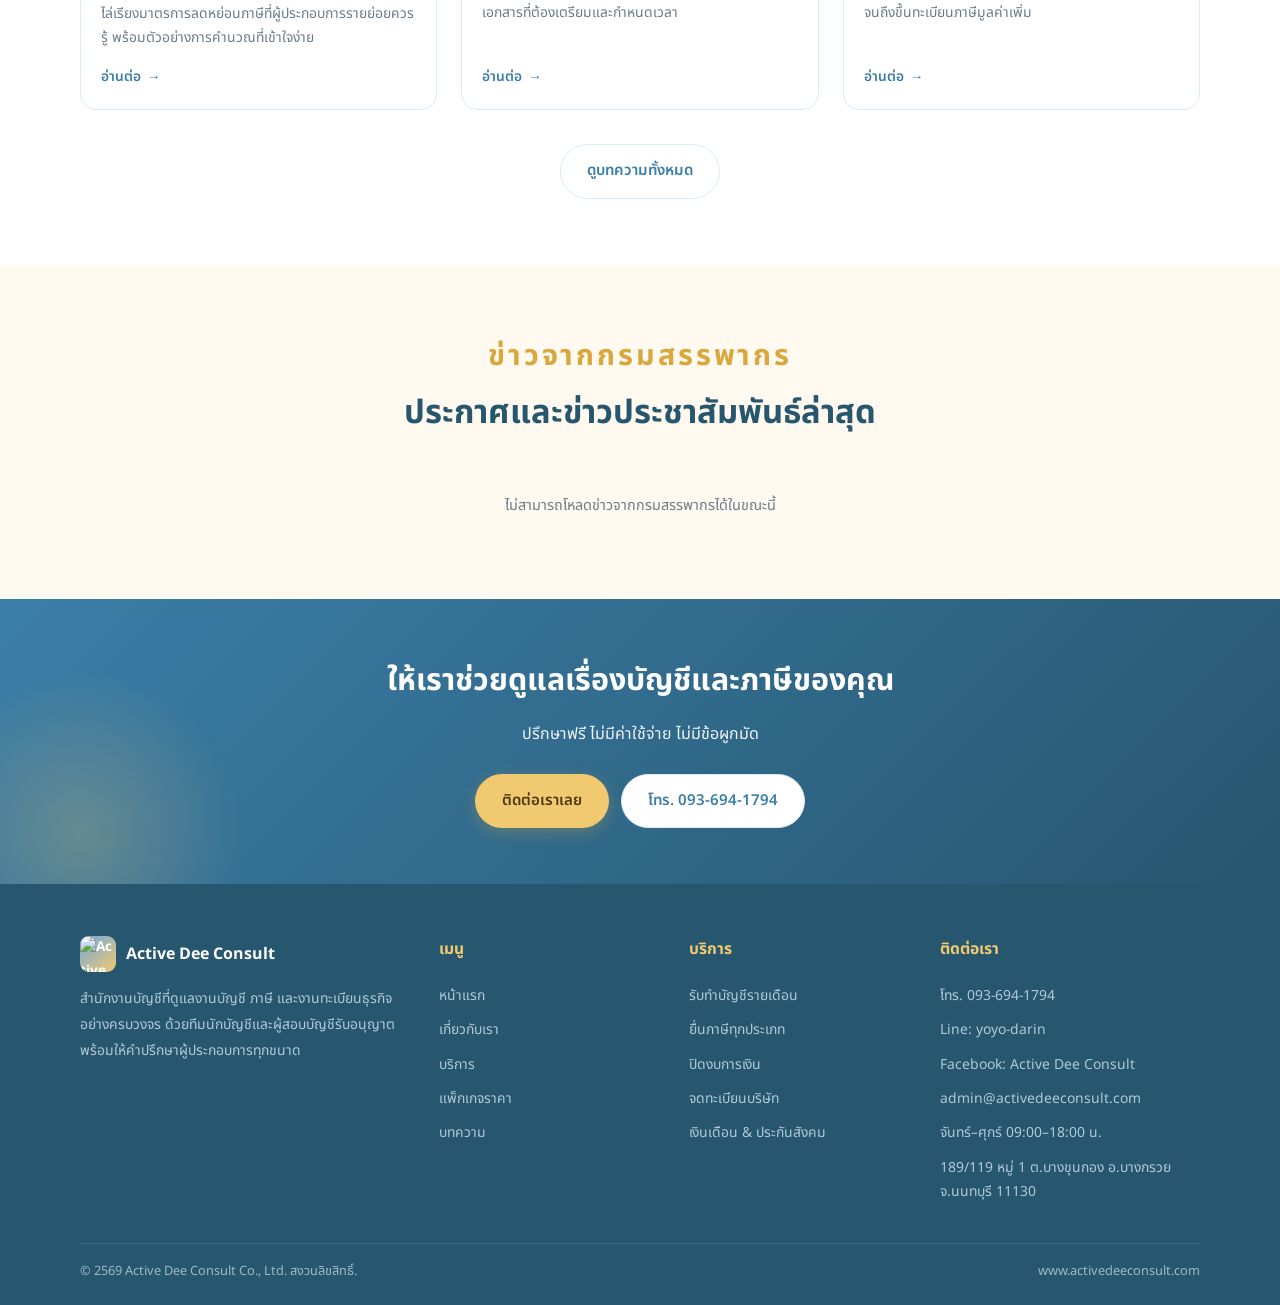
==== commit 8ef4d17f: "a" ====
--- a/index.html
+++ b/index.html
@@ -64,6 +64,7 @@
       <a href="#">เครื่องมือ<span class="caret">&#9660;</span></a>
       <span class="sub">
         <a href="receipt-substitute-generator.html">สร้างใบรับรองแทนใบเสร็จรับเงิน</a>
+        <a href="receipt-generator.html">สร้างใบสำคัญรับเงิน</a>
       </span>
     </span>
     <a href="contactus.html">ติดต่อเรา</a>
--- a/style.css
+++ b/style.css
@@ -150,25 +150,7 @@
   padding:13px 26px; border-radius:99px; font-weight:600; font-size:.94rem;
   border:1.5px solid transparent; cursor:pointer; transition:.2s;
 }
-.btn-pink{
-  background: #C2185B;
-  border-color: #C2185B;
-  color: #fff;
-}
-.btn-pink:hover{
-  background: #9E123F;
-  border-color: #9E123F;
-}
-
-.btn-orange{
-  background: #E65100;
-  border-color: #E65100;
-  color: #fff;
-}
-.btn-orange:hover{
-  background: #BF3F00;
-  border-color: #BF3F00;
-}
+
 .btn-primary{background:var(--primary-deep); color:#fff; box-shadow:0 4px 16px rgba(59,126,168,.32);}
 .btn-primary-blink{background:var(--primary-deep); color:#ba1d2a; box-shadow:0 4px 16px rgba(59,126,168,.32); 
   animation: blink 0.9s ease-in-out infinite;}
@@ -179,7 +161,25 @@
 .btn-ghost-blink{background:var(--white); color:var(--primary-deep); border-color:var(--line);
   animation: blink 0.9s ease-in-out infinite;}
 .btn-ghost:hover{border-color:var(--primary);}
-
+.btn-pink{
+  background: #C2185B;
+  border-color: #C2185B;
+  color: #fff;
+}
+.btn-pink:hover{
+  background: #9E123F;
+  border-color: #9E123F;
+}
+
+.btn-orange{
+  background: #E65100;
+  border-color: #E65100;
+  color: #fff;
+}
+.btn-orange:hover{
+  background: #BF3F00;
+  border-color: #BF3F00;
+}
 @keyframes blink {
   0% { background-color: #3B7EA8; }
   20% { background-color: #a8becb; }
@@ -414,13 +414,20 @@
 /* ===== PAGE HEAD ===== */
 .pagehead{
   background:linear-gradient(165deg,#EAF4FC,var(--paper));
-  padding:50px 0 44px; border-bottom:1px solid var(--line);
+  border-bottom:1px solid var(--line);
+  padding:28px 0 26px; /* ลดจาก 50px → 28px */
 }
 .pagehead h1{
   font-size:clamp(1.65rem,3.6vw,2.35rem); color:var(--primary-ink);
-  margin:12px 0 10px; font-weight:700; line-height:1.35;
-}
-.pagehead p{color:var(--muted); margin:0; max-width:60ch;}
+  font-weight:700; line-height:1.35;
+  margin:6px 0 4px; /* ลดช่องว่างบน-ล่าง margin:12px 0 10px; */
+}
+.pagehead p{color:var(--muted);
+  max-width:60ch;
+  margin:0;
+  margin-top:6px; /* ลดช่องว่าง */
+  font-size:.92rem; /* ให้ดูเนียนขึ้น */
+}
 .crumb{font-size:.82rem; color:var(--muted);}
 .crumb a{color:var(--primary-deep);}
 .crumb i{font-style:normal; margin:0 7px; color:var(--gold-deep);}
@@ -682,4 +689,174 @@
   }
   nav.links .sub a{border-top:none; padding:9px 12px; font-size:.85rem; color:var(--muted);}
   nav.links .caret{display:none;}
-}+}
+#docSheet{
+    background:#fff; color:#111; font-family:'Noto Sans Thai',sans-serif;
+    padding:34px 36px; border:1px solid #ddd; font-size:14px; line-height:1.9;
+  }
+.doc-header{
+  display:flex; justify-content:space-between; align-items:flex-start;
+  gap:20px; margin-bottom:20px; padding-bottom:16px; flex-wrap:wrap;
+  border-bottom:2px solid #333;
+}
+#docSheet h1{
+  text-align:left; font-size:1.25rem; margin:0 0 4px; color:#111;
+}
+#docSheet .en-title{text-align:left; font-size:.82rem; color:#555; margin:0;}
+
+.doc-header-right{ text-align:right; white-space:nowrap; }
+.doc-header-right .doc-meta{ font-size:.85rem; margin-bottom:4px; }
+.doc-header-right .doc-meta .lbl{ color:#555; }
+.doc-header-right .doc-meta .val-inline{ font-weight:600; color:#111; margin-left:4px; }
+
+.faq-section{
+  max-width:900px; margin:60px auto 0; padding:40px 30px 60px;
+  background-color: rgba(255, 255, 255, 0.95);
+  border-radius: var(--radius);
+}
+.faq-section h2{
+  text-align:center; color:var(--primary-ink); font-size:1.6rem; margin:0 0 24px;
+}
+.faq-answer-box{
+  background:var(--paper); border-left:4px solid var(--primary);
+  border-radius:var(--radius-sm); padding:22px 26px; margin-bottom:22px;
+}
+.faq-answer-box .kicker-label{
+  font-size:.8rem; font-weight:700; color:var(--primary-deep);
+  text-transform:uppercase; letter-spacing:.06em; margin-bottom:10px;
+}
+.faq-answer-box p{ margin:0; color:var(--text); line-height:1.9; font-size:.96rem; }
+.faq-answer-box strong{ color:var(--primary-ink); }
+
+.faq-section > p.faq-lead{ color:var(--muted); line-height:1.9; margin:0 0 30px; font-size:.95rem; }
+.faq-section h3{ color:var(--primary-ink); font-size:1.2rem; margin:0 0 20px; }
+
+.step-grid{ display:grid; grid-template-columns:repeat(3,1fr); gap:18px; margin-bottom:26px; }
+@media (max-width:760px){ .step-grid{ grid-template-columns:1fr; } }
+
+.step-card{
+  background:var(--white); border:1px solid var(--line); border-radius:var(--radius);
+  padding:20px 20px 22px;
+}
+.step-card.highlight{
+  border:2px solid var(--primary); box-shadow:var(--shadow);
+}
+.step-badge{
+  display:inline-block; background:var(--cream); color:var(--gold-deep);
+  font-size:.75rem; font-weight:700; padding:4px 12px; border-radius:99px; margin-bottom:12px;
+}
+.step-card.highlight .step-badge{ background:var(--primary); color:#fff; }
+.step-card h4{ margin:0 0 10px; color:var(--primary-ink); font-size:1.02rem; }
+.step-card p{ margin:0; font-size:.88rem; color:var(--muted); line-height:1.8; }
+.step-card a{ color:var(--primary-deep); text-decoration:underline; }
+.req-list{ list-style:none; padding:0; margin:20px 0; }
+.req-list li{
+  position:relative; padding:8px 0 8px 24px; color:var(--text); font-size:.95rem; line-height:1.85;
+}
+.req-list li::before{
+  content:""; position:absolute; left:4px; top:17px; width:7px; height:7px;
+  border-radius:50%; background:var(--primary);
+}
+.req-list li strong{ color:var(--primary-ink); }
+
+.doc-cards{ display:flex; flex-direction:column; gap:16px; margin:20px 0; }
+.doc-card{
+  background:var(--white); border-left:4px solid var(--primary);
+  border-radius:var(--radius-sm); padding:20px 24px; box-shadow:var(--shadow);
+}
+.doc-card h4{ margin:0 0 10px; color:var(--primary-ink); font-size:1.02rem; }
+.doc-card p{ margin:0; color:var(--muted); font-size:.92rem; line-height:1.85; }
+.doc-card strong{ color:var(--primary-ink); }
+
+.step-list{ list-style:none; padding:0; margin:20px 0; counter-reset:step; }
+.step-list li{
+  display:flex; gap:14px; align-items:flex-start; padding:10px 0; font-size:.95rem; color:var(--text); line-height:1.8;
+}
+.step-list li::before{
+  counter-increment:step; content:counter(step);
+  flex-shrink:0; width:28px; height:28px; border-radius:50%;
+  background:var(--primary); color:#fff; font-weight:700; font-size:.85rem;
+  display:flex; align-items:center; justify-content:center;
+}
+.doc-header {
+  display: flex;
+  justify-content: space-between;
+  align-items: flex-start;
+  gap: 20px;
+}
+
+.doc-header-left {
+  display: flex;
+  align-items: center;   /* 🔥 ทำให้โลโก้และข้อความอยู่ระดับเดียวกัน */
+  gap: 20px;
+}
+
+.doc-logo {
+  max-width: 120px;
+  max-height: 120px;
+}
+
+.doc-title h1 {
+  margin: 0;
+  font-size: 1.6rem;
+  line-height: 1.2;
+}
+
+.doc-title .en-title {
+  margin-top: 4px;
+  font-size: 1rem;
+  color: #555;
+}
+.save-inline {
+  display: flex;
+  align-items: center;
+  gap: 6px; /* ระยะห่างระหว่าง checkbox กับข้อความ */
+  font-size: 0.95rem;
+}
+/* ===== TOOL GRID ===== */
+.tool-grid{
+  display:grid;
+  grid-template-columns:repeat(auto-fit, minmax(240px, 1fr));
+  gap:24px;
+  margin:40px 0;
+}
+
+/* ===== TOOL CARD ===== */
+.tool-card{
+  background:var(--white);
+  border:1px solid var(--line);
+  border-radius:var(--radius);
+  padding:28px 24px;
+  text-align:center;
+  display:flex;
+  flex-direction:column;
+  align-items:center;
+  gap:14px;
+  box-shadow:var(--shadow);
+  transition:transform .2s, box-shadow .2s;
+}
+
+.tool-card:hover{
+  transform:translateY(-6px);
+  box-shadow:var(--shadow-lg);
+}
+
+/* ===== ICON ===== */
+.tool-ic{
+  width:54px;
+  height:54px;
+  border-radius:14px;
+  background:linear-gradient(140deg, var(--primary), var(--primary-deep));
+  color:#fff;
+  display:flex;
+  align-items:center;
+  justify-content:center;
+  font-size:1.45rem;
+}
+
+/* ===== TITLE ===== */
+.tool-title{
+  font-size:1.05rem;
+  font-weight:600;
+  color:var(--primary-ink);
+}
